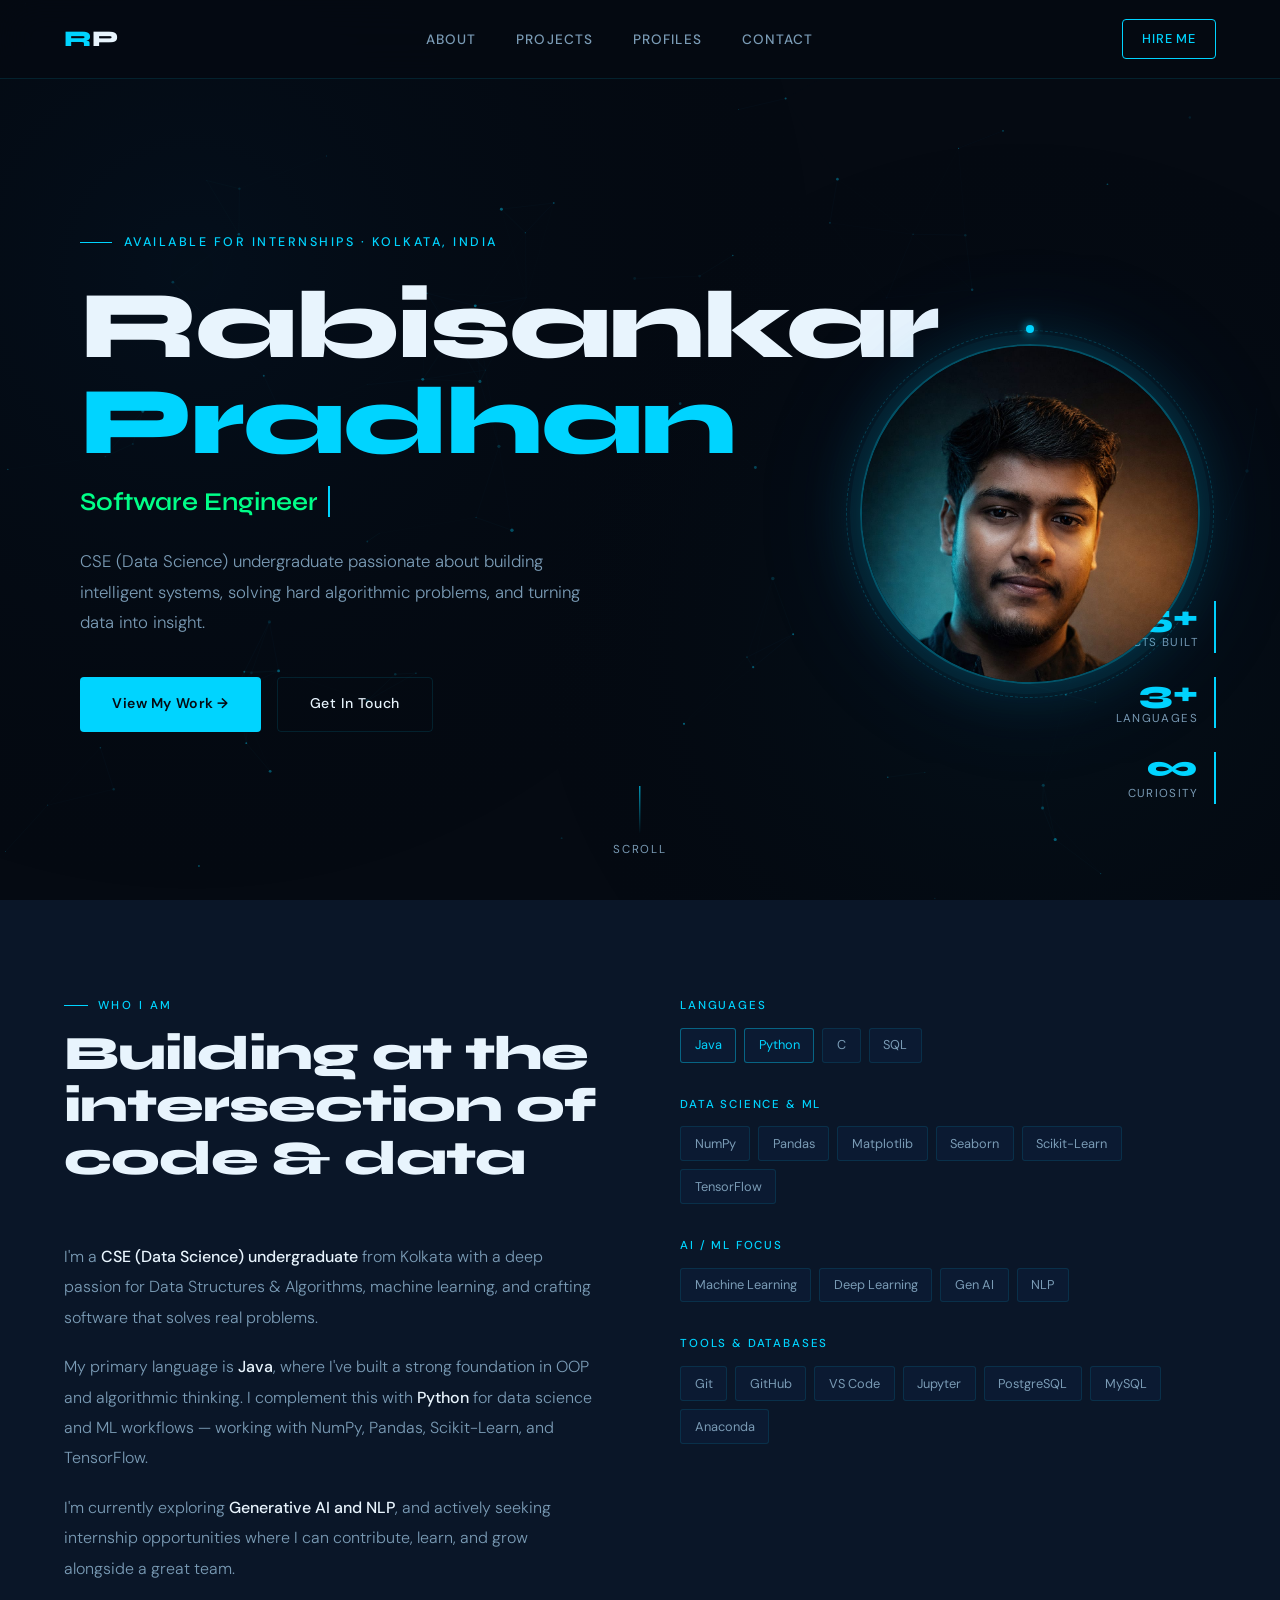
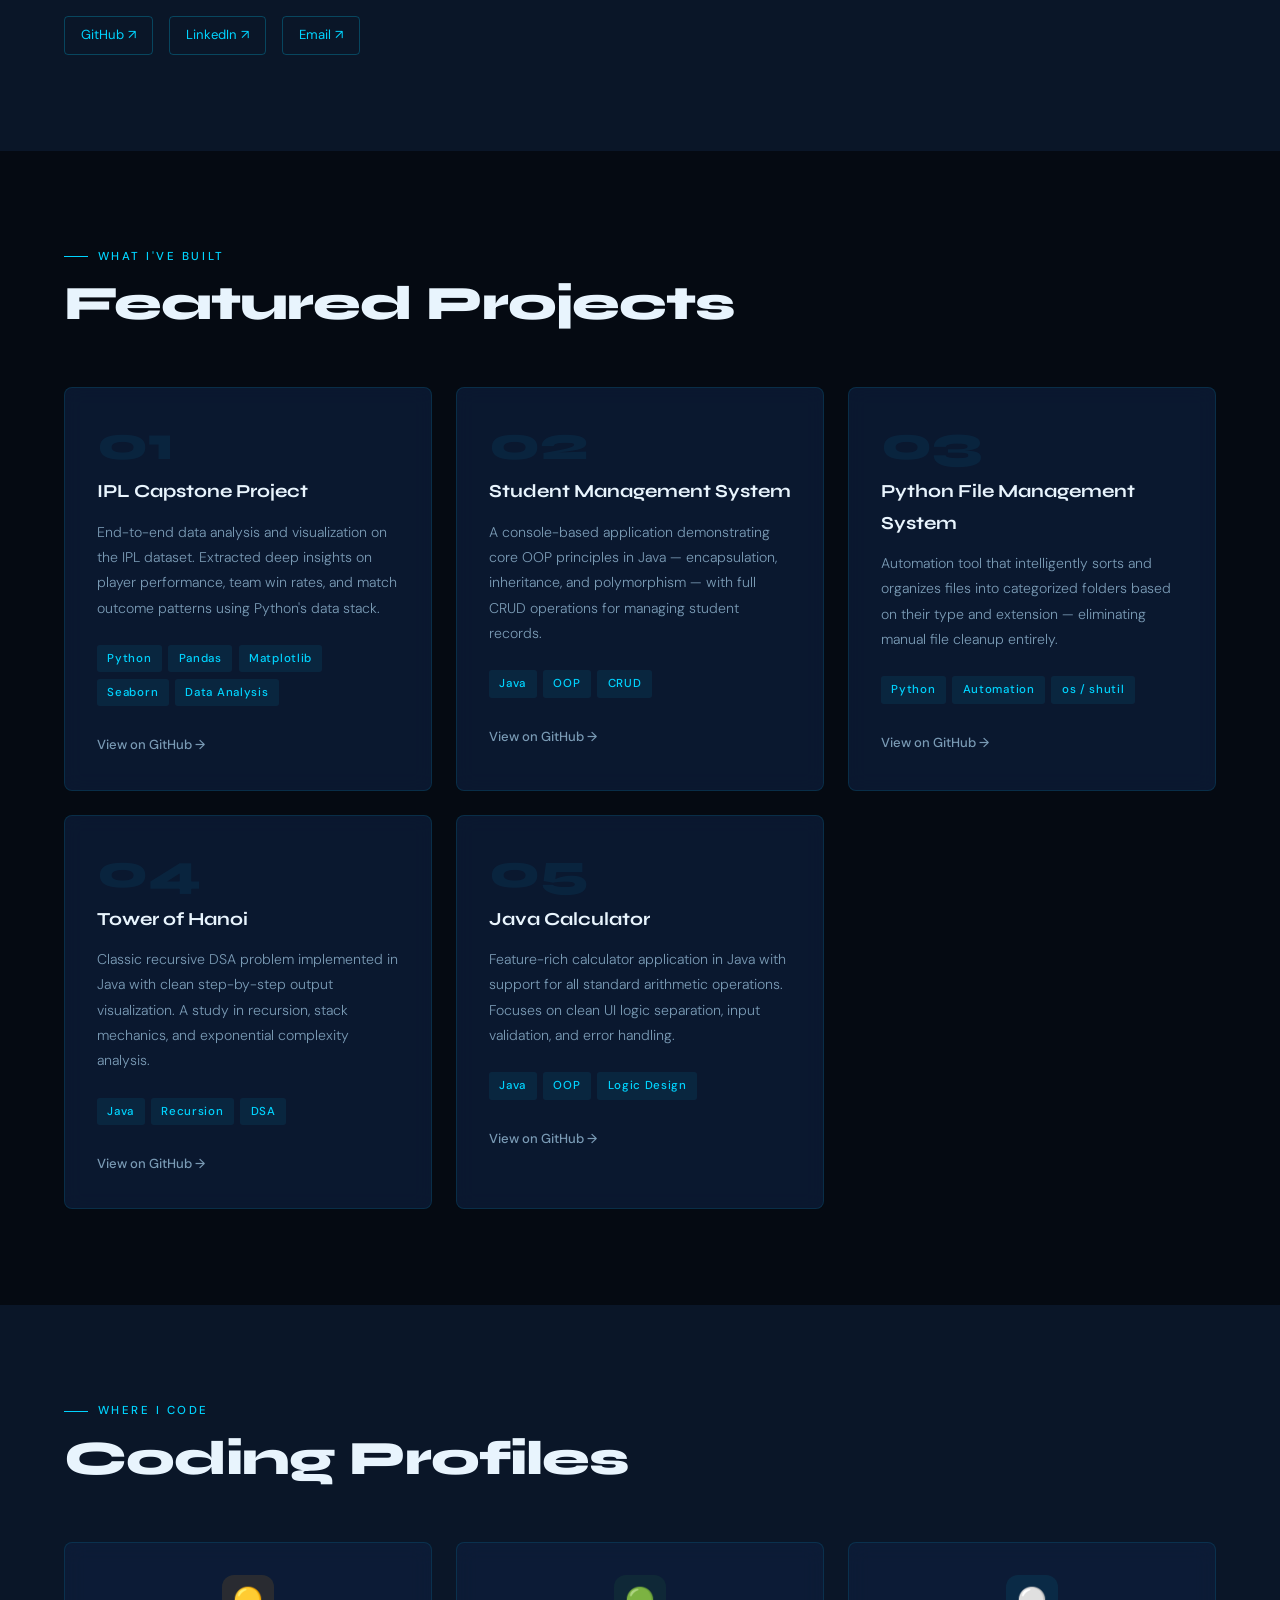
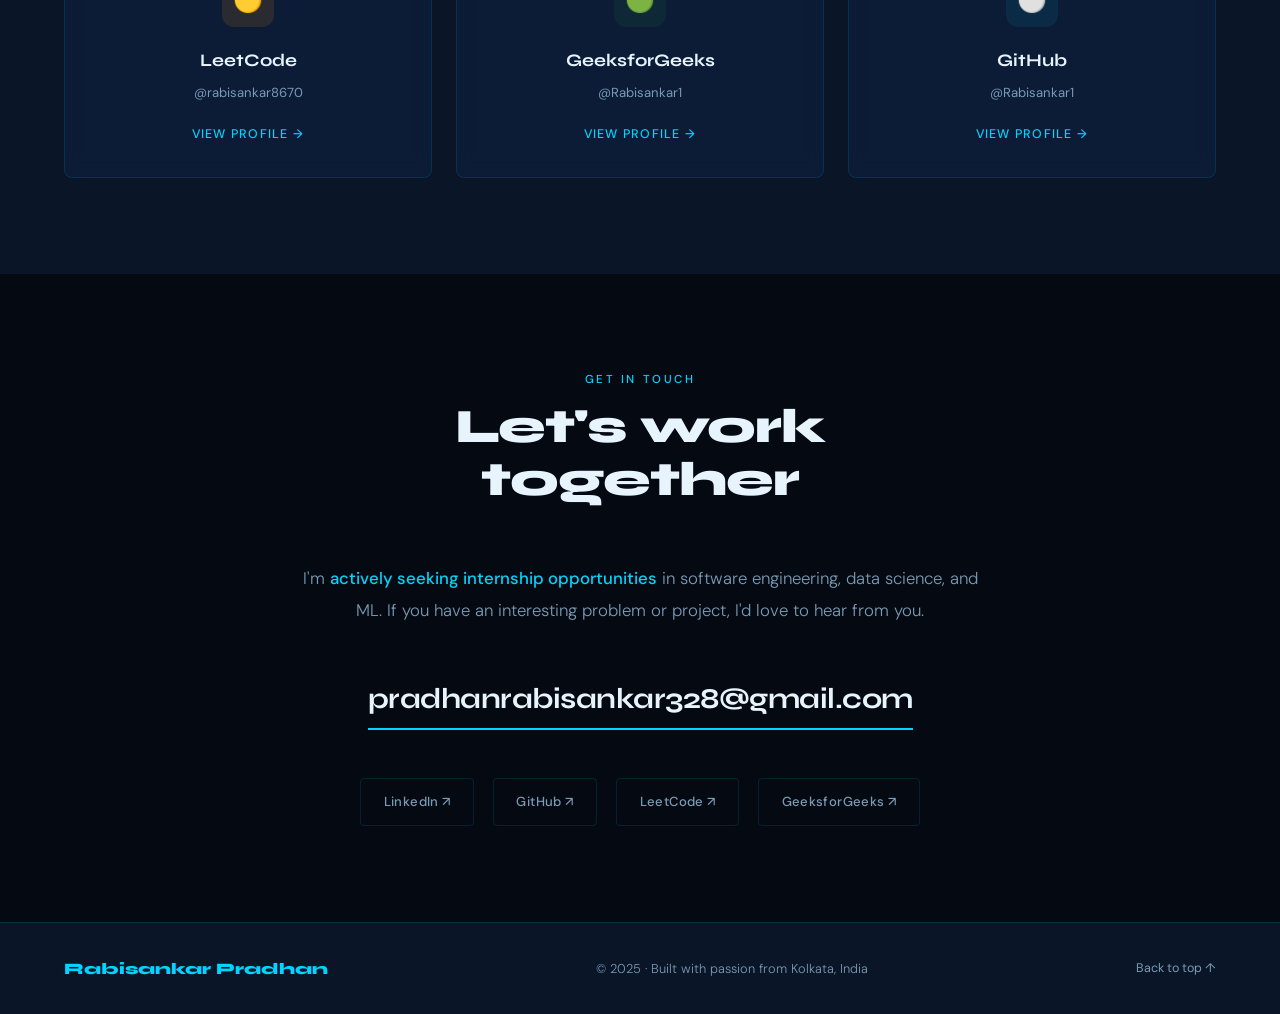
==== index (1).html @ 77012a14 "Add files via upload" ====
<!DOCTYPE html>
<html lang="en">
<head>
<meta charset="UTF-8"/>
<meta name="viewport" content="width=device-width, initial-scale=1.0"/>
<title>Rabisankar Pradhan — Software Engineer</title>
<link href="https://fonts.googleapis.com/css2?family=Syne:wght@400;600;700;800&family=DM+Sans:ital,wght@0,300;0,400;0,500;1,300&display=swap" rel="stylesheet"/>
<style>
  :root {
    --bg: #050a12;
    --bg2: #0a1628;
    --bg3: #0d1f3c;
    --accent: #00d4ff;
    --accent2: #0088cc;
    --accent3: #00ff88;
    --text: #e8f4fd;
    --muted: #7a9bb5;
    --border: rgba(0,212,255,0.12);
    --card: rgba(13,31,60,0.7);
    --glow: 0 0 40px rgba(0,212,255,0.15);
  }

  *, *::before, *::after { box-sizing: border-box; margin: 0; padding: 0; }

  html { scroll-behavior: smooth; }

  body {
    font-family: 'DM Sans', sans-serif;
    background: var(--bg);
    color: var(--text);
    overflow-x: hidden;
    line-height: 1.7;
  }

  /* ─── CANVAS BG ─── */
  #bg-canvas {
    position: fixed;
    inset: 0;
    z-index: 0;
    pointer-events: none;
  }

  /* ─── NAVBAR ─── */
  nav {
    position: fixed;
    top: 0; left: 0; right: 0;
    z-index: 100;
    display: flex;
    align-items: center;
    justify-content: space-between;
    padding: 1.2rem 4rem;
    background: rgba(5,10,18,0.85);
    backdrop-filter: blur(20px);
    border-bottom: 1px solid var(--border);
    transition: padding 0.3s;
  }
  nav.scrolled { padding: 0.8rem 4rem; }

  .nav-logo {
    font-family: 'Syne', sans-serif;
    font-weight: 800;
    font-size: 1.4rem;
    color: var(--accent);
    letter-spacing: -0.5px;
    text-decoration: none;
  }
  .nav-logo span { color: var(--text); }

  .nav-links {
    display: flex;
    gap: 2.5rem;
    list-style: none;
  }
  .nav-links a {
    font-size: 0.85rem;
    font-weight: 500;
    letter-spacing: 0.08em;
    text-transform: uppercase;
    color: var(--muted);
    text-decoration: none;
    transition: color 0.2s;
    position: relative;
  }
  .nav-links a::after {
    content: '';
    position: absolute;
    bottom: -4px; left: 0;
    width: 0; height: 1px;
    background: var(--accent);
    transition: width 0.3s;
  }
  .nav-links a:hover { color: var(--accent); }
  .nav-links a:hover::after { width: 100%; }

  .nav-cta {
    font-size: 0.8rem;
    font-weight: 500;
    letter-spacing: 0.06em;
    text-transform: uppercase;
    color: var(--accent);
    border: 1px solid var(--accent);
    padding: 0.5rem 1.2rem;
    border-radius: 4px;
    text-decoration: none;
    transition: all 0.2s;
  }
  .nav-cta:hover { background: var(--accent); color: var(--bg); }

  .hamburger { display: none; flex-direction: column; gap: 5px; cursor: pointer; }
  .hamburger span { display: block; width: 24px; height: 2px; background: var(--accent); transition: all 0.3s; }

  /* ─── HERO ─── */
  #hero {
    position: relative;
    z-index: 1;
    min-height: 100vh;
    display: flex;
    align-items: center;
    justify-content: space-between;
    padding: 8rem 5rem 4rem;
    overflow: hidden;
    gap: 3rem;
  }

  .hero-content { max-width: 580px; flex: 1; }

  .hero-eyebrow {
    font-size: 0.78rem;
    font-weight: 500;
    letter-spacing: 0.2em;
    text-transform: uppercase;
    color: var(--accent);
    margin-bottom: 1.5rem;
    display: flex;
    align-items: center;
    gap: 0.75rem;
  }
  .hero-eyebrow::before {
    content: '';
    display: inline-block;
    width: 32px; height: 1px;
    background: var(--accent);
  }

  .hero-name {
    font-family: 'Syne', sans-serif;
    font-size: clamp(3rem, 8vw, 6rem);
    font-weight: 800;
    line-height: 1.0;
    letter-spacing: -2px;
    margin-bottom: 1rem;
    color: var(--text);
  }
  .hero-name .accent { color: var(--accent); }

  .hero-type-wrap {
    font-family: 'Syne', sans-serif;
    font-size: clamp(1.1rem, 2.5vw, 1.6rem);
    font-weight: 600;
    color: var(--muted);
    margin-bottom: 1.8rem;
    height: 2rem;
    display: flex;
    align-items: center;
    gap: 0.5rem;
  }
  #typed-text { color: var(--accent3); }
  .cursor {
    display: inline-block;
    width: 2px;
    height: 1.2em;
    background: var(--accent);
    animation: blink 0.8s infinite;
    margin-left: 2px;
  }
  @keyframes blink { 0%,100%{opacity:1} 50%{opacity:0} }

  .hero-desc {
    font-size: 1.05rem;
    color: var(--muted);
    max-width: 520px;
    margin-bottom: 2.5rem;
    font-weight: 300;
    line-height: 1.8;
  }

  .hero-btns { display: flex; gap: 1rem; flex-wrap: wrap; }

  .btn-primary {
    display: inline-flex;
    align-items: center;
    gap: 0.5rem;
    padding: 0.9rem 2rem;
    background: var(--accent);
    color: var(--bg);
    font-weight: 600;
    font-size: 0.88rem;
    letter-spacing: 0.04em;
    border-radius: 4px;
    text-decoration: none;
    transition: all 0.25s;
  }
  .btn-primary:hover { background: #00b8e0; transform: translateY(-2px); box-shadow: 0 8px 30px rgba(0,212,255,0.3); }

  .btn-outline {
    display: inline-flex;
    align-items: center;
    gap: 0.5rem;
    padding: 0.9rem 2rem;
    border: 1px solid var(--border);
    color: var(--text);
    font-weight: 500;
    font-size: 0.88rem;
    letter-spacing: 0.04em;
    border-radius: 4px;
    text-decoration: none;
    transition: all 0.25s;
  }
  .btn-outline:hover { border-color: var(--accent); color: var(--accent); transform: translateY(-2px); }

  .hero-scroll {
    position: absolute;
    bottom: 2.5rem;
    left: 50%;
    transform: translateX(-50%);
    display: flex;
    flex-direction: column;
    align-items: center;
    gap: 0.4rem;
    color: var(--muted);
    font-size: 0.72rem;
    letter-spacing: 0.15em;
    text-transform: uppercase;
  }
  .scroll-line {
    width: 1px;
    height: 48px;
    background: linear-gradient(to bottom, var(--accent), transparent);
    animation: scrollPulse 2s infinite;
  }
  @keyframes scrollPulse { 0%,100%{opacity:0.4} 50%{opacity:1} }

  .hero-stats {
    display: none;
    position: absolute;
    right: 4rem;
    bottom: 6rem;
    display: flex;
    flex-direction: column;
    gap: 1.5rem;
  }
  .stat-item {
    text-align: right;
    border-right: 2px solid var(--accent);
    padding-right: 1rem;
  }
  .stat-num {
    font-family: 'Syne', sans-serif;
    font-size: 2rem;
    font-weight: 800;
    color: var(--accent);
    line-height: 1;
  }
  .stat-label {
    font-size: 0.72rem;
    letter-spacing: 0.12em;
    text-transform: uppercase;
    color: var(--muted);
  }

  /* ─── SECTIONS ─── */
  section {
    position: relative;
    z-index: 1;
    padding: 6rem 4rem;
  }

  .section-tag {
    font-size: 0.72rem;
    font-weight: 500;
    letter-spacing: 0.22em;
    text-transform: uppercase;
    color: var(--accent);
    margin-bottom: 0.75rem;
    display: flex;
    align-items: center;
    gap: 0.6rem;
  }
  .section-tag::before {
    content: '';
    display: inline-block;
    width: 24px; height: 1px;
    background: var(--accent);
  }

  .section-title {
    font-family: 'Syne', sans-serif;
    font-size: clamp(2rem, 4vw, 3rem);
    font-weight: 800;
    letter-spacing: -1px;
    margin-bottom: 3.5rem;
    line-height: 1.1;
  }

  /* ─── ABOUT ─── */
  #about { background: var(--bg2); }

  .about-grid {
    display: grid;
    grid-template-columns: 1fr 1fr;
    gap: 5rem;
    align-items: start;
  }

  .about-text p {
    color: var(--muted);
    font-size: 1rem;
    margin-bottom: 1.2rem;
    font-weight: 300;
    line-height: 1.9;
  }
  .about-text p strong { color: var(--text); font-weight: 500; }

  .about-links {
    display: flex;
    gap: 1rem;
    flex-wrap: wrap;
    margin-top: 2rem;
  }
  .about-link {
    display: inline-flex;
    align-items: center;
    gap: 0.4rem;
    font-size: 0.82rem;
    color: var(--accent);
    text-decoration: none;
    border: 1px solid rgba(0,212,255,0.25);
    padding: 0.45rem 1rem;
    border-radius: 4px;
    transition: all 0.2s;
  }
  .about-link:hover { background: rgba(0,212,255,0.08); border-color: var(--accent); }

  /* Skills */
  .skills-wrap { display: flex; flex-direction: column; gap: 2rem; }

  .skill-group-label {
    font-size: 0.72rem;
    letter-spacing: 0.16em;
    text-transform: uppercase;
    color: var(--accent);
    margin-bottom: 0.75rem;
    font-weight: 500;
  }

  .skill-tags {
    display: flex;
    flex-wrap: wrap;
    gap: 0.5rem;
  }

  .tag {
    font-size: 0.8rem;
    font-weight: 400;
    padding: 0.35rem 0.85rem;
    border-radius: 3px;
    border: 1px solid var(--border);
    color: var(--muted);
    background: rgba(13,31,60,0.5);
    transition: all 0.2s;
    cursor: default;
  }
  .tag:hover { border-color: var(--accent); color: var(--accent); background: rgba(0,212,255,0.06); }
  .tag.primary { border-color: rgba(0,212,255,0.4); color: var(--accent); }

  /* ─── PROJECTS ─── */
  #projects { background: var(--bg); }

  .projects-grid {
    display: grid;
    grid-template-columns: repeat(auto-fit, minmax(340px, 1fr));
    gap: 1.5rem;
  }

  .project-card {
    background: var(--card);
    border: 1px solid var(--border);
    border-radius: 8px;
    padding: 2rem;
    transition: all 0.3s;
    position: relative;
    overflow: hidden;
    backdrop-filter: blur(10px);
  }
  .project-card::before {
    content: '';
    position: absolute;
    top: 0; left: 0; right: 0;
    height: 1px;
    background: linear-gradient(90deg, transparent, var(--accent), transparent);
    opacity: 0;
    transition: opacity 0.3s;
  }
  .project-card:hover {
    border-color: rgba(0,212,255,0.35);
    transform: translateY(-4px);
    box-shadow: var(--glow);
  }
  .project-card:hover::before { opacity: 1; }

  .project-num {
    font-family: 'Syne', sans-serif;
    font-size: 3rem;
    font-weight: 800;
    color: rgba(0,212,255,0.07);
    line-height: 1;
    margin-bottom: 0.5rem;
    transition: color 0.3s;
  }
  .project-card:hover .project-num { color: rgba(0,212,255,0.12); }

  .project-title {
    font-family: 'Syne', sans-serif;
    font-size: 1.15rem;
    font-weight: 700;
    margin-bottom: 0.75rem;
    color: var(--text);
  }

  .project-desc {
    font-size: 0.88rem;
    color: var(--muted);
    line-height: 1.8;
    margin-bottom: 1.5rem;
    font-weight: 300;
  }

  .project-tech {
    display: flex;
    flex-wrap: wrap;
    gap: 0.4rem;
    margin-bottom: 1.5rem;
  }
  .tech-pill {
    font-size: 0.72rem;
    letter-spacing: 0.06em;
    padding: 0.25rem 0.65rem;
    background: rgba(0,212,255,0.08);
    color: var(--accent);
    border-radius: 3px;
    font-weight: 500;
  }

  .project-link {
    display: inline-flex;
    align-items: center;
    gap: 0.4rem;
    font-size: 0.82rem;
    color: var(--muted);
    text-decoration: none;
    transition: color 0.2s;
    font-weight: 500;
  }
  .project-link:hover { color: var(--accent); }

  /* ─── CODING PROFILES ─── */
  #profiles { background: var(--bg2); }

  .profiles-grid {
    display: grid;
    grid-template-columns: repeat(3, 1fr);
    gap: 1.5rem;
  }

  .profile-card {
    background: var(--card);
    border: 1px solid var(--border);
    border-radius: 8px;
    padding: 2rem 1.75rem;
    text-align: center;
    text-decoration: none;
    transition: all 0.3s;
    backdrop-filter: blur(10px);
    display: block;
  }
  .profile-card:hover {
    border-color: rgba(0,212,255,0.4);
    transform: translateY(-4px);
    box-shadow: var(--glow);
  }

  .profile-icon {
    width: 52px;
    height: 52px;
    border-radius: 12px;
    margin: 0 auto 1.2rem;
    display: flex;
    align-items: center;
    justify-content: center;
    font-size: 1.5rem;
  }
  .profile-icon.lc { background: rgba(255,161,22,0.12); }
  .profile-icon.gfg { background: rgba(43,143,69,0.12); }
  .profile-icon.gh { background: rgba(0,212,255,0.08); }

  .profile-name {
    font-family: 'Syne', sans-serif;
    font-size: 1.1rem;
    font-weight: 700;
    color: var(--text);
    margin-bottom: 0.4rem;
  }
  .profile-handle {
    font-size: 0.82rem;
    color: var(--muted);
    margin-bottom: 1.2rem;
  }
  .profile-arrow {
    font-size: 0.78rem;
    letter-spacing: 0.1em;
    text-transform: uppercase;
    color: var(--accent);
    font-weight: 500;
  }

  /* ─── CONTACT ─── */
  #contact { background: var(--bg); }

  .contact-wrap {
    max-width: 680px;
    margin: 0 auto;
    text-align: center;
  }
  .contact-wrap .section-tag { justify-content: center; }
  .contact-wrap .section-tag::before { display: none; }

  .contact-lead {
    font-size: 1.05rem;
    color: var(--muted);
    font-weight: 300;
    line-height: 1.9;
    margin-bottom: 3rem;
  }
  .contact-lead strong { color: var(--accent); font-weight: 500; }

  .contact-email {
    font-family: 'Syne', sans-serif;
    font-size: clamp(1.2rem, 3vw, 1.8rem);
    font-weight: 700;
    color: var(--text);
    text-decoration: none;
    display: inline-block;
    padding-bottom: 4px;
    border-bottom: 2px solid var(--accent);
    margin-bottom: 3rem;
    transition: color 0.2s;
    letter-spacing: -0.5px;
  }
  .contact-email:hover { color: var(--accent); }

  .social-links {
    display: flex;
    justify-content: center;
    gap: 1.2rem;
    flex-wrap: wrap;
  }
  .social-link {
    display: inline-flex;
    align-items: center;
    gap: 0.5rem;
    padding: 0.75rem 1.4rem;
    border: 1px solid var(--border);
    border-radius: 4px;
    font-size: 0.82rem;
    font-weight: 500;
    color: var(--muted);
    text-decoration: none;
    transition: all 0.2s;
    letter-spacing: 0.03em;
  }
  .social-link:hover { color: var(--accent); border-color: rgba(0,212,255,0.4); background: rgba(0,212,255,0.05); transform: translateY(-2px); }

  /* ─── FOOTER ─── */
  footer {
    position: relative;
    z-index: 1;
    background: var(--bg2);
    border-top: 1px solid var(--border);
    padding: 2rem 4rem;
    display: flex;
    align-items: center;
    justify-content: space-between;
  }
  .footer-logo {
    font-family: 'Syne', sans-serif;
    font-weight: 800;
    font-size: 1rem;
    color: var(--accent);
  }
  .footer-copy {
    font-size: 0.8rem;
    color: var(--muted);
    font-weight: 300;
  }
  .footer-top {
    font-size: 0.78rem;
    color: var(--muted);
    text-decoration: none;
    transition: color 0.2s;
  }
  .footer-top:hover { color: var(--accent); }

  /* ─── REVEAL ANIMATIONS ─── */
  .reveal {
    opacity: 0;
    transform: translateY(30px);
    transition: opacity 0.7s ease, transform 0.7s ease;
  }
  .reveal.visible {
    opacity: 1;
    transform: translateY(0);
  }
  .reveal-delay-1 { transition-delay: 0.1s; }
  .reveal-delay-2 { transition-delay: 0.2s; }
  .reveal-delay-3 { transition-delay: 0.3s; }
  .reveal-delay-4 { transition-delay: 0.4s; }


  /* ─── HERO PHOTO ─── */
  .hero-photo-wrap {
    position: relative;
    flex-shrink: 0;
    z-index: 2;
    display: flex;
    align-items: center;
    justify-content: center;
    margin-top: 4rem;
  }
  .hero-photo {
    width: 340px;
    height: 340px;
    border-radius: 50%;
    object-fit: cover;
    object-position: center top;
    border: 2px solid rgba(0,212,255,0.35);
    box-shadow: 0 0 0 10px rgba(0,212,255,0.04),
                0 0 60px rgba(0,212,255,0.18),
                0 0 120px rgba(0,100,180,0.12);
    display: block;
    transition: box-shadow 0.4s;
  }
  .hero-photo:hover {
    box-shadow: 0 0 0 12px rgba(0,212,255,0.07),
                0 0 80px rgba(0,212,255,0.28),
                0 0 140px rgba(0,100,180,0.18);
  }
  .hero-photo-ring {
    position: absolute;
    inset: -14px;
    border-radius: 50%;
    border: 1px dashed rgba(0,212,255,0.2);
    animation: spinRing 18s linear infinite;
  }
  .hero-photo-dot {
    position: absolute;
    top: -6px; left: 50%;
    width: 8px; height: 8px;
    background: var(--accent);
    border-radius: 50%;
    transform: translateX(-50%);
    box-shadow: 0 0 10px var(--accent);
  }
  @keyframes spinRing { to { transform: rotate(360deg); } }

  /* ─── RESPONSIVE ─── */
  @media (max-width: 900px) {
    nav { padding: 1rem 1.5rem; }
    nav.scrolled { padding: 0.8rem 1.5rem; }
    .nav-links, .nav-cta { display: none; }
    .hamburger { display: flex; }
    #hero { flex-direction: column; padding: 7rem 1.5rem 3rem; justify-content: center; text-align: center; }
    section { padding: 4rem 1.5rem 3rem; }
    .hero-content { max-width: 100%; }
    .hero-eyebrow { justify-content: center; }
    .hero-btns { justify-content: center; }
    .hero-photo-wrap { margin-top: 0; order: -1; }
    .hero-photo { width: 200px; height: 200px; }
    .hero-photo-ring { inset: -10px; }
    .hero-stats { display: none; }
    .about-grid { grid-template-columns: 1fr; gap: 3rem; }
    .profiles-grid { grid-template-columns: 1fr; }
    footer { flex-direction: column; gap: 0.75rem; text-align: center; padding: 1.5rem; }
  }
  @media (max-width: 600px) {
    .projects-grid { grid-template-columns: 1fr; }
    .hero-btns { flex-direction: column; }
    .btn-primary, .btn-outline { justify-content: center; }
  }

  .mobile-menu {
    display: none;
    position: fixed;
    inset: 0;
    background: rgba(5,10,18,0.98);
    z-index: 99;
    flex-direction: column;
    align-items: center;
    justify-content: center;
    gap: 2rem;
  }
  .mobile-menu.open { display: flex; }
  .mobile-menu a {
    font-family: 'Syne', sans-serif;
    font-size: 2rem;
    font-weight: 700;
    color: var(--text);
    text-decoration: none;
    transition: color 0.2s;
  }
  .mobile-menu a:hover { color: var(--accent); }
  .mobile-close {
    position: absolute;
    top: 1.5rem; right: 1.5rem;
    font-size: 2rem;
    color: var(--muted);
    cursor: pointer;
    background: none;
    border: none;
  }
</style>
</head>
<body>

<canvas id="bg-canvas"></canvas>

<!-- MOBILE MENU -->
<div class="mobile-menu" id="mobile-menu">
  <button class="mobile-close" id="close-menu">✕</button>
  <a href="#about" onclick="closeMob()">About</a>
  <a href="#projects" onclick="closeMob()">Projects</a>
  <a href="#profiles" onclick="closeMob()">Profiles</a>
  <a href="#contact" onclick="closeMob()">Contact</a>
</div>

<!-- NAV -->
<nav id="navbar">
  <a href="#hero" class="nav-logo">R<span>P</span></a>
  <ul class="nav-links">
    <li><a href="#about">About</a></li>
    <li><a href="#projects">Projects</a></li>
    <li><a href="#profiles">Profiles</a></li>
    <li><a href="#contact">Contact</a></li>
  </ul>
  <a href="mailto:pradhanrabisankar328@gmail.com" class="nav-cta">Hire Me</a>
  <div class="hamburger" id="hamburger">
    <span></span><span></span><span></span>
  </div>
</nav>

<!-- HERO -->
<section id="hero">
  <div class="hero-content">
    <div class="hero-eyebrow reveal">Available for Internships · Kolkata, India</div>
    <h1 class="hero-name reveal reveal-delay-1">
      Rabisankar<br><span class="accent">Pradhan</span>
    </h1>
    <div class="hero-type-wrap reveal reveal-delay-2">
      <span id="typed-text"></span><span class="cursor"></span>
    </div>
    <p class="hero-desc reveal reveal-delay-3">
      CSE (Data Science) undergraduate passionate about building intelligent systems,
      solving hard algorithmic problems, and turning data into insight.
    </p>
    <div class="hero-btns reveal reveal-delay-4">
      <a href="#projects" class="btn-primary">View My Work →</a>
      <a href="mailto:pradhanrabisankar328@gmail.com" class="btn-outline">Get In Touch</a>
    </div>
  </div>

  <div class="hero-stats">
    <div class="stat-item reveal reveal-delay-2">
      <div class="stat-num">5+</div>
      <div class="stat-label">Projects Built</div>
    </div>
    <div class="stat-item reveal reveal-delay-3">
      <div class="stat-num">3+</div>
      <div class="stat-label">Languages</div>
    </div>
    <div class="stat-item reveal reveal-delay-4">
      <div class="stat-num">∞</div>
      <div class="stat-label">Curiosity</div>
    </div>
  </div>


  <div class="hero-photo-wrap reveal reveal-delay-2">
    <div class="hero-photo-ring"><div class="hero-photo-dot"></div></div>
    <img src="[data-uri]" alt="Rabisankar Pradhan" class="hero-photo"/>
  </div>

  <div class="hero-scroll">
    <div class="scroll-line"></div>
    <span>Scroll</span>
  </div>
</section>

<!-- ABOUT -->
<section id="about">
  <div class="about-grid">
    <div>
      <div class="section-tag reveal">Who I Am</div>
      <h2 class="section-title reveal reveal-delay-1">Building at the intersection of code & data</h2>
      <div class="about-text">
        <p class="reveal reveal-delay-2">
          I'm a <strong>CSE (Data Science) undergraduate</strong> from Kolkata with a deep passion for Data Structures & Algorithms, machine learning, and crafting software that solves real problems.
        </p>
        <p class="reveal reveal-delay-3">
          My primary language is <strong>Java</strong>, where I've built a strong foundation in OOP and algorithmic thinking. I complement this with <strong>Python</strong> for data science and ML workflows — working with NumPy, Pandas, Scikit-Learn, and TensorFlow.
        </p>
        <p class="reveal reveal-delay-3">
          I'm currently exploring <strong>Generative AI and NLP</strong>, and actively seeking internship opportunities where I can contribute, learn, and grow alongside a great team.
        </p>
        <div class="about-links reveal reveal-delay-4">
          <a href="https://github.com/Rabisankar1" target="_blank" class="about-link">GitHub ↗</a>
          <a href="https://www.linkedin.com/in/rabisankar-pradhan-362986313" target="_blank" class="about-link">LinkedIn ↗</a>
          <a href="mailto:pradhanrabisankar328@gmail.com" class="about-link">Email ↗</a>
        </div>
      </div>
    </div>

    <div class="skills-wrap">
      <div class="reveal">
        <div class="skill-group-label">Languages</div>
        <div class="skill-tags">
          <span class="tag primary">Java</span>
          <span class="tag primary">Python</span>
          <span class="tag">C</span>
          <span class="tag">SQL</span>
        </div>
      </div>
      <div class="reveal reveal-delay-1">
        <div class="skill-group-label">Data Science & ML</div>
        <div class="skill-tags">
          <span class="tag">NumPy</span>
          <span class="tag">Pandas</span>
          <span class="tag">Matplotlib</span>
          <span class="tag">Seaborn</span>
          <span class="tag">Scikit-Learn</span>
          <span class="tag">TensorFlow</span>
        </div>
      </div>
      <div class="reveal reveal-delay-2">
        <div class="skill-group-label">AI / ML Focus</div>
        <div class="skill-tags">
          <span class="tag">Machine Learning</span>
          <span class="tag">Deep Learning</span>
          <span class="tag">Gen AI</span>
          <span class="tag">NLP</span>
        </div>
      </div>
      <div class="reveal reveal-delay-3">
        <div class="skill-group-label">Tools & Databases</div>
        <div class="skill-tags">
          <span class="tag">Git</span>
          <span class="tag">GitHub</span>
          <span class="tag">VS Code</span>
          <span class="tag">Jupyter</span>
          <span class="tag">PostgreSQL</span>
          <span class="tag">MySQL</span>
          <span class="tag">Anaconda</span>
        </div>
      </div>
    </div>
  </div>
</section>

<!-- PROJECTS -->
<section id="projects">
  <div class="section-tag reveal">What I've Built</div>
  <h2 class="section-title reveal reveal-delay-1">Featured Projects</h2>

  <div class="projects-grid">

    <div class="project-card reveal">
      <div class="project-num">01</div>
      <div class="project-title">IPL Capstone Project</div>
      <p class="project-desc">End-to-end data analysis and visualization on the IPL dataset. Extracted deep insights on player performance, team win rates, and match outcome patterns using Python's data stack.</p>
      <div class="project-tech">
        <span class="tech-pill">Python</span>
        <span class="tech-pill">Pandas</span>
        <span class="tech-pill">Matplotlib</span>
        <span class="tech-pill">Seaborn</span>
        <span class="tech-pill">Data Analysis</span>
      </div>
      <a href="https://github.com/Rabisankar1/IPL-Capstone-Project" target="_blank" class="project-link">View on GitHub →</a>
    </div>

    <div class="project-card reveal reveal-delay-1">
      <div class="project-num">02</div>
      <div class="project-title">Student Management System</div>
      <p class="project-desc">A console-based application demonstrating core OOP principles in Java — encapsulation, inheritance, and polymorphism — with full CRUD operations for managing student records.</p>
      <div class="project-tech">
        <span class="tech-pill">Java</span>
        <span class="tech-pill">OOP</span>
        <span class="tech-pill">CRUD</span>
      </div>
      <a href="https://github.com/Rabisankar1/Student-Management-System-Java" target="_blank" class="project-link">View on GitHub →</a>
    </div>

    <div class="project-card reveal reveal-delay-2">
      <div class="project-num">03</div>
      <div class="project-title">Python File Management System</div>
      <p class="project-desc">Automation tool that intelligently sorts and organizes files into categorized folders based on their type and extension — eliminating manual file cleanup entirely.</p>
      <div class="project-tech">
        <span class="tech-pill">Python</span>
        <span class="tech-pill">Automation</span>
        <span class="tech-pill">os / shutil</span>
      </div>
      <a href="https://github.com/Rabisankar1/Python-File-Management-System" target="_blank" class="project-link">View on GitHub →</a>
    </div>

    <div class="project-card reveal reveal-delay-1">
      <div class="project-num">04</div>
      <div class="project-title">Tower of Hanoi</div>
      <p class="project-desc">Classic recursive DSA problem implemented in Java with clean step-by-step output visualization. A study in recursion, stack mechanics, and exponential complexity analysis.</p>
      <div class="project-tech">
        <span class="tech-pill">Java</span>
        <span class="tech-pill">Recursion</span>
        <span class="tech-pill">DSA</span>
      </div>
      <a href="https://github.com/Rabisankar1/TowerOfHanoi" target="_blank" class="project-link">View on GitHub →</a>
    </div>

    <div class="project-card reveal reveal-delay-2">
      <div class="project-num">05</div>
      <div class="project-title">Java Calculator</div>
      <p class="project-desc">Feature-rich calculator application in Java with support for all standard arithmetic operations. Focuses on clean UI logic separation, input validation, and error handling.</p>
      <div class="project-tech">
        <span class="tech-pill">Java</span>
        <span class="tech-pill">OOP</span>
        <span class="tech-pill">Logic Design</span>
      </div>
      <a href="https://github.com/Rabisankar1/Java-Calculator" target="_blank" class="project-link">View on GitHub →</a>
    </div>

  </div>
</section>

<!-- PROFILES -->
<section id="profiles">
  <div class="section-tag reveal">Where I Code</div>
  <h2 class="section-title reveal reveal-delay-1">Coding Profiles</h2>

  <div class="profiles-grid">
    <a href="https://leetcode.com/u/rabisankar8670/" target="_blank" class="profile-card reveal">
      <div class="profile-icon lc">🟡</div>
      <div class="profile-name">LeetCode</div>
      <div class="profile-handle">@rabisankar8670</div>
      <div class="profile-arrow">View Profile →</div>
    </a>
    <a href="https://www.geeksforgeeks.org/user/Rabisankar1" target="_blank" class="profile-card reveal reveal-delay-1">
      <div class="profile-icon gfg">🟢</div>
      <div class="profile-name">GeeksforGeeks</div>
      <div class="profile-handle">@Rabisankar1</div>
      <div class="profile-arrow">View Profile →</div>
    </a>
    <a href="https://github.com/Rabisankar1" target="_blank" class="profile-card reveal reveal-delay-2">
      <div class="profile-icon gh">⚪</div>
      <div class="profile-name">GitHub</div>
      <div class="profile-handle">@Rabisankar1</div>
      <div class="profile-arrow">View Profile →</div>
    </a>
  </div>
</section>

<!-- CONTACT -->
<section id="contact">
  <div class="contact-wrap">
    <div class="section-tag reveal">Get In Touch</div>
    <h2 class="section-title reveal reveal-delay-1">Let's work together</h2>
    <p class="contact-lead reveal reveal-delay-2">
      I'm <strong>actively seeking internship opportunities</strong> in software engineering, data science, and ML. If you have an interesting problem or project, I'd love to hear from you.
    </p>
    <a href="mailto:pradhanrabisankar328@gmail.com" class="contact-email reveal reveal-delay-3">
      pradhanrabisankar328@gmail.com
    </a>
    <div class="social-links reveal reveal-delay-4">
      <a href="https://www.linkedin.com/in/rabisankar-pradhan-362986313" target="_blank" class="social-link">LinkedIn ↗</a>
      <a href="https://github.com/Rabisankar1" target="_blank" class="social-link">GitHub ↗</a>
      <a href="https://leetcode.com/u/rabisankar8670/" target="_blank" class="social-link">LeetCode ↗</a>
      <a href="https://www.geeksforgeeks.org/user/Rabisankar1" target="_blank" class="social-link">GeeksforGeeks ↗</a>
    </div>
  </div>
</section>

<!-- FOOTER -->
<footer>
  <div class="footer-logo">Rabisankar Pradhan</div>
  <div class="footer-copy">© 2025 · Built with passion from Kolkata, India</div>
  <a href="#hero" class="footer-top">Back to top ↑</a>
</footer>

<script>
/* ─── PARTICLE CANVAS ─── */
const canvas = document.getElementById('bg-canvas');
const ctx = canvas.getContext('2d');
let W, H, particles = [];

function resize() {
  W = canvas.width = window.innerWidth;
  H = canvas.height = window.innerHeight;
}

function Particle() {
  this.x = Math.random() * W;
  this.y = Math.random() * H;
  this.vx = (Math.random() - 0.5) * 0.3;
  this.vy = (Math.random() - 0.5) * 0.3;
  this.r = Math.random() * 1.5 + 0.3;
  this.alpha = Math.random() * 0.4 + 0.05;
}

function initParticles() {
  particles = [];
  const count = Math.min(Math.floor((W * H) / 12000), 90);
  for (let i = 0; i < count; i++) particles.push(new Particle());
}

function drawParticles() {
  ctx.clearRect(0, 0, W, H);

  // gradient glow
  const g = ctx.createRadialGradient(W * 0.15, H * 0.3, 0, W * 0.15, H * 0.3, W * 0.5);
  g.addColorStop(0, 'rgba(0,100,180,0.06)');
  g.addColorStop(1, 'transparent');
  ctx.fillStyle = g;
  ctx.fillRect(0, 0, W, H);

  const g2 = ctx.createRadialGradient(W * 0.8, H * 0.7, 0, W * 0.8, H * 0.7, W * 0.4);
  g2.addColorStop(0, 'rgba(0,212,255,0.04)');
  g2.addColorStop(1, 'transparent');
  ctx.fillStyle = g2;
  ctx.fillRect(0, 0, W, H);

  // connections
  for (let i = 0; i < particles.length; i++) {
    for (let j = i + 1; j < particles.length; j++) {
      const dx = particles[i].x - particles[j].x;
      const dy = particles[i].y - particles[j].y;
      const dist = Math.sqrt(dx*dx + dy*dy);
      if (dist < 120) {
        ctx.beginPath();
        ctx.strokeStyle = `rgba(0,180,220,${0.08 * (1 - dist/120)})`;
        ctx.lineWidth = 0.5;
        ctx.moveTo(particles[i].x, particles[i].y);
        ctx.lineTo(particles[j].x, particles[j].y);
        ctx.stroke();
      }
    }
  }

  // dots
  particles.forEach(p => {
    ctx.beginPath();
    ctx.arc(p.x, p.y, p.r, 0, Math.PI * 2);
    ctx.fillStyle = `rgba(0,212,255,${p.alpha})`;
    ctx.fill();
    p.x += p.vx; p.y += p.vy;
    if (p.x < 0 || p.x > W) p.vx *= -1;
    if (p.y < 0 || p.y > H) p.vy *= -1;
  });

  requestAnimationFrame(drawParticles);
}

resize();
initParticles();
drawParticles();
window.addEventListener('resize', () => { resize(); initParticles(); });

/* ─── TYPING EFFECT ─── */
const phrases = ['Software Engineer', 'Data Science Student', 'DSA Enthusiast', 'ML Explorer', 'Java Developer'];
let pi = 0, ci = 0, del = false;
const typedEl = document.getElementById('typed-text');

function type() {
  const word = phrases[pi];
  typedEl.textContent = del ? word.slice(0, ci--) : word.slice(0, ci++);
  if (!del && ci === word.length + 1) { del = true; setTimeout(type, 1800); return; }
  if (del && ci === 0) { del = false; pi = (pi + 1) % phrases.length; setTimeout(type, 400); return; }
  setTimeout(type, del ? 55 : 90);
}
type();

/* ─── NAVBAR SCROLL ─── */
const navbar = document.getElementById('navbar');
window.addEventListener('scroll', () => {
  navbar.classList.toggle('scrolled', window.scrollY > 50);
});

/* ─── MOBILE MENU ─── */
document.getElementById('hamburger').addEventListener('click', () => {
  document.getElementById('mobile-menu').classList.add('open');
});
document.getElementById('close-menu').addEventListener('click', () => {
  document.getElementById('mobile-menu').classList.remove('open');
});
function closeMob() { document.getElementById('mobile-menu').classList.remove('open'); }

/* ─── SCROLL REVEAL ─── */
const observer = new IntersectionObserver((entries) => {
  entries.forEach(e => { if (e.isIntersecting) { e.target.classList.add('visible'); } });
}, { threshold: 0.1, rootMargin: '0px 0px -40px 0px' });

document.querySelectorAll('.reveal').forEach(el => observer.observe(el));

/* ─── INITIAL HERO REVEAL ─── */
setTimeout(() => {
  document.querySelectorAll('#hero .reveal').forEach(el => el.classList.add('visible'));
}, 100);
</script>
</body>
</html>
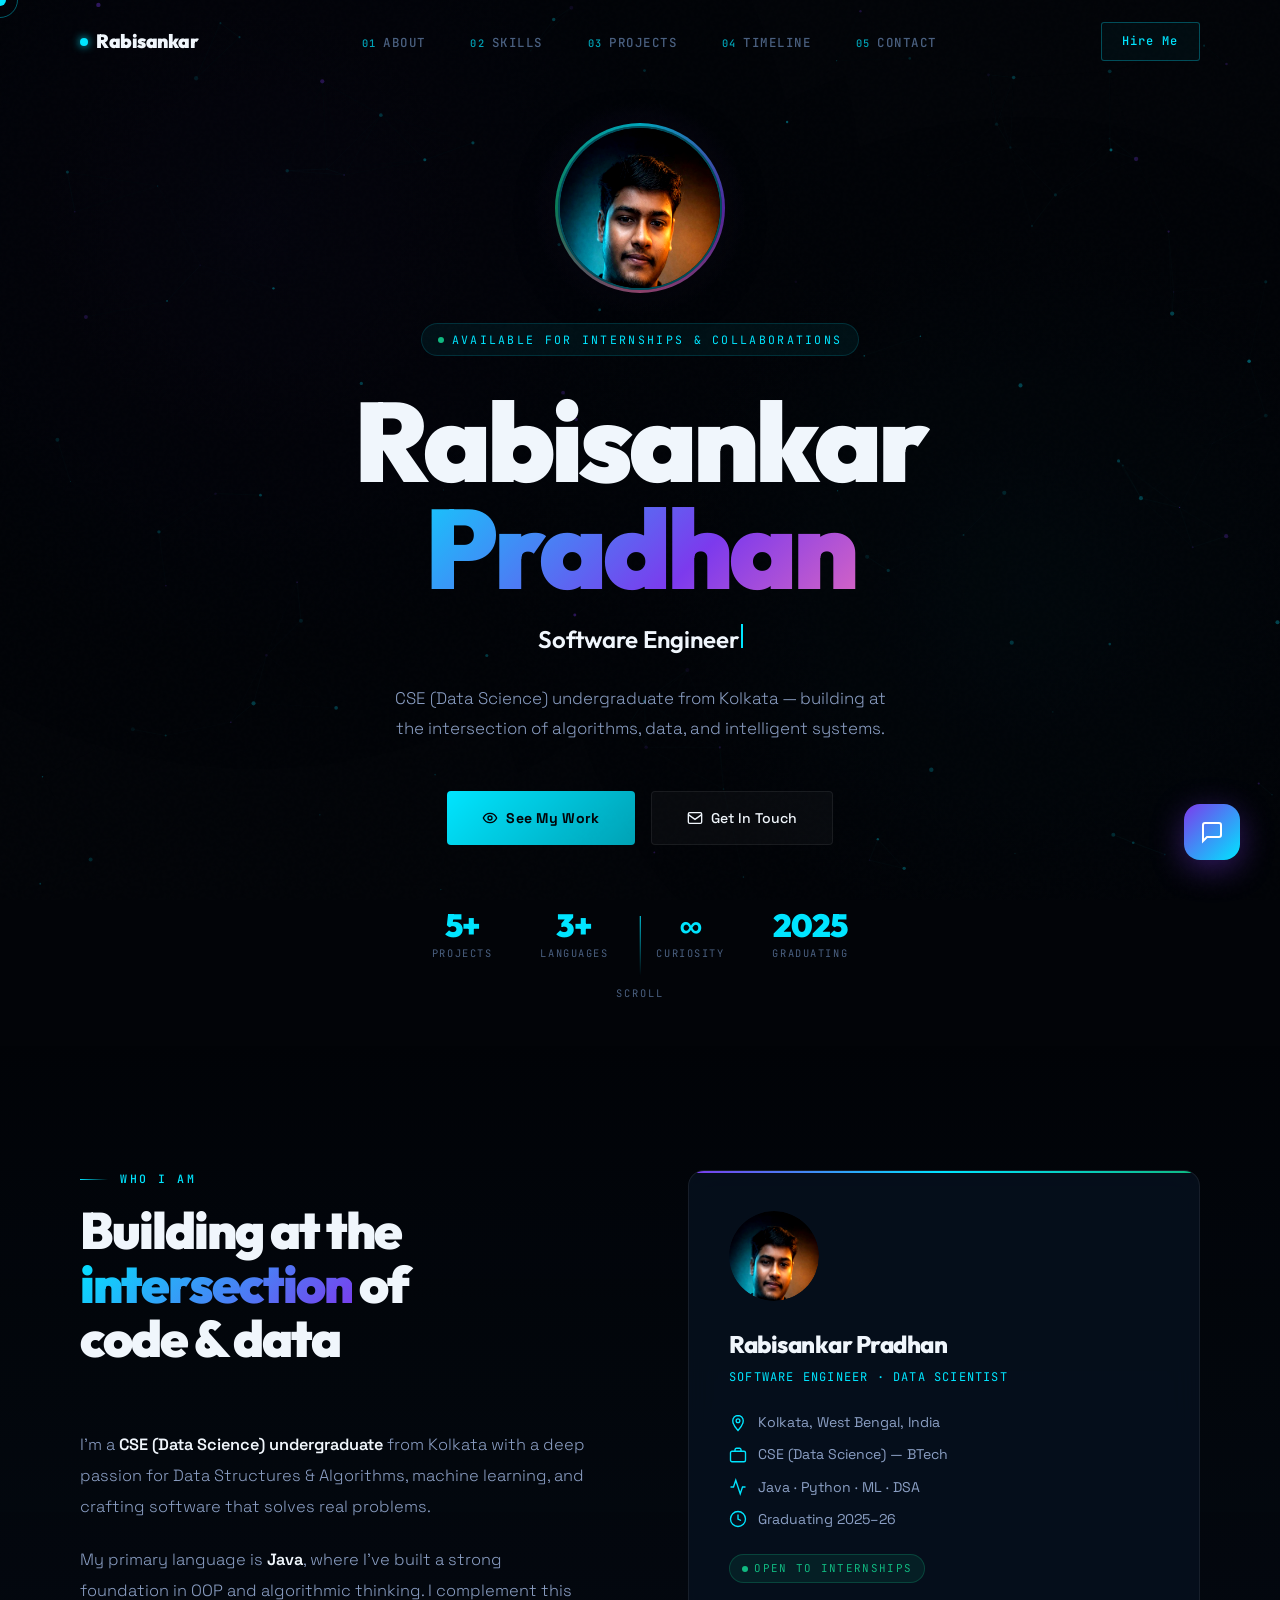
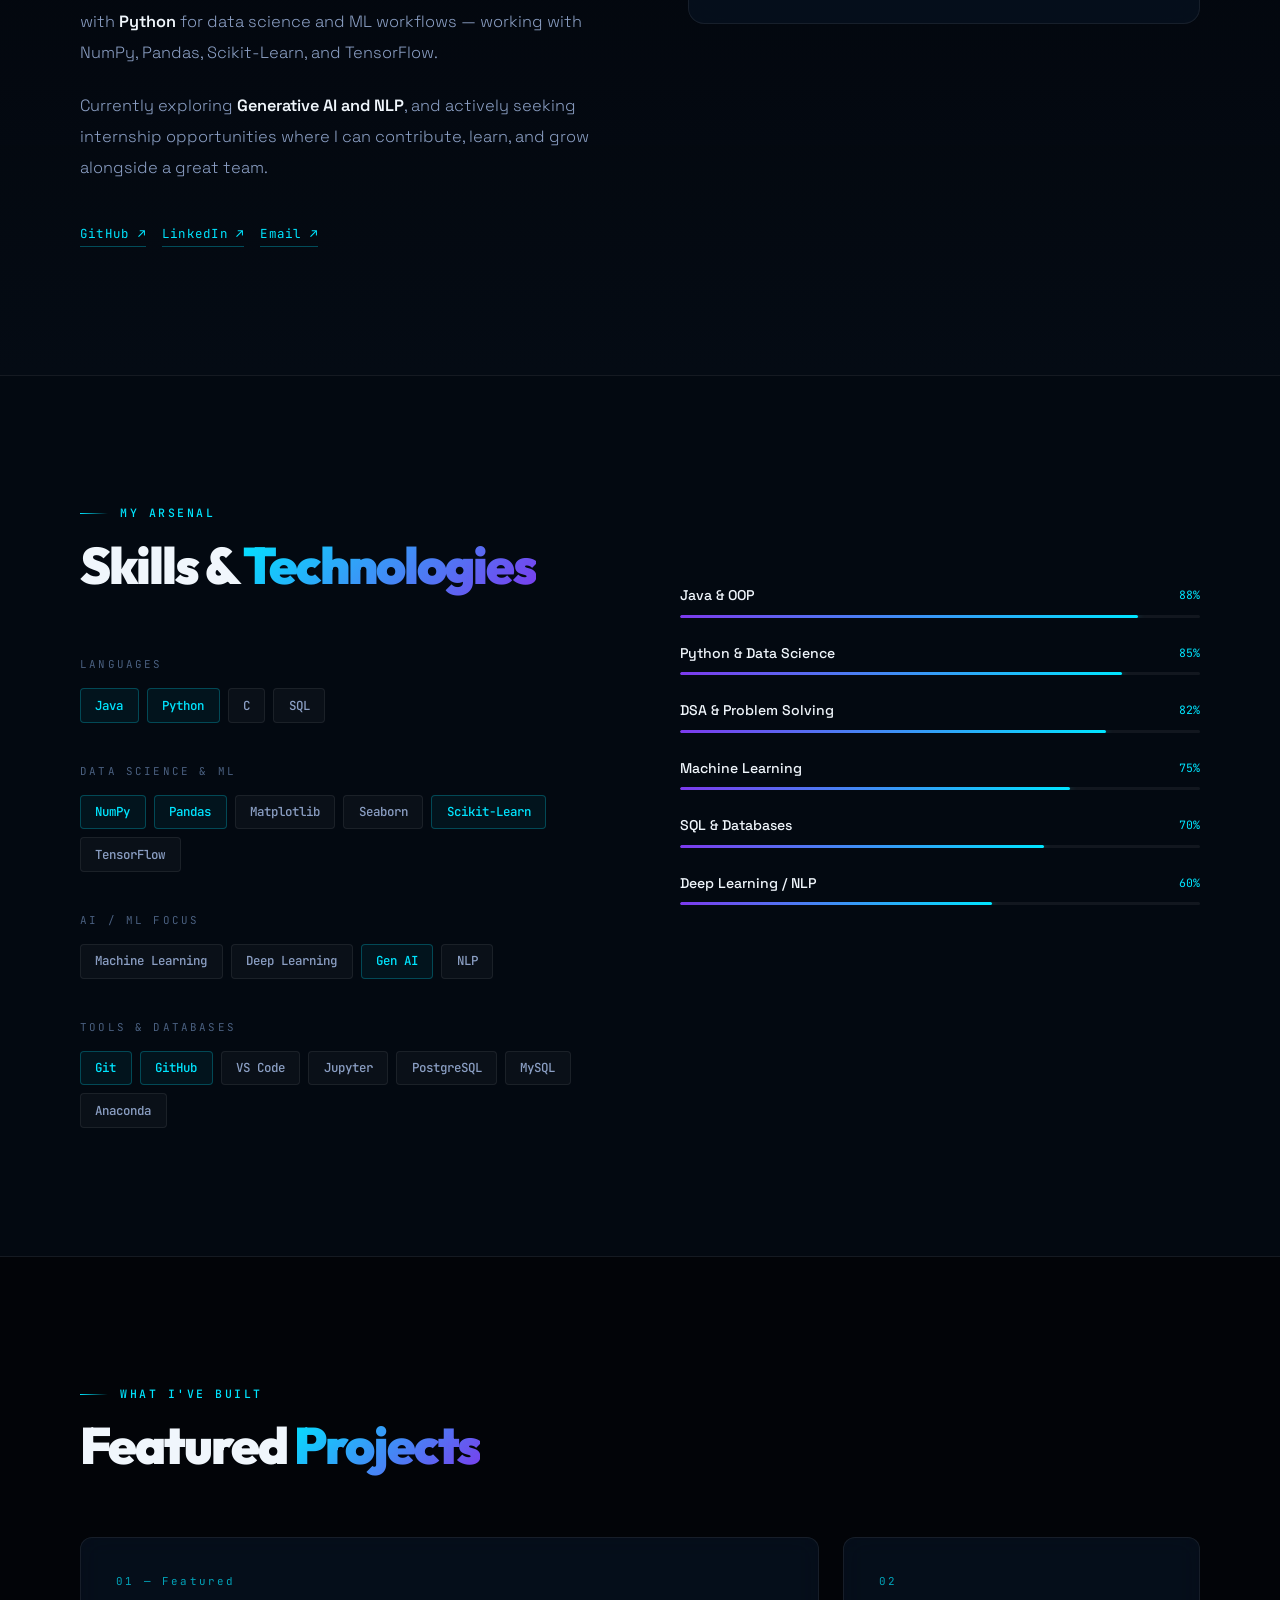
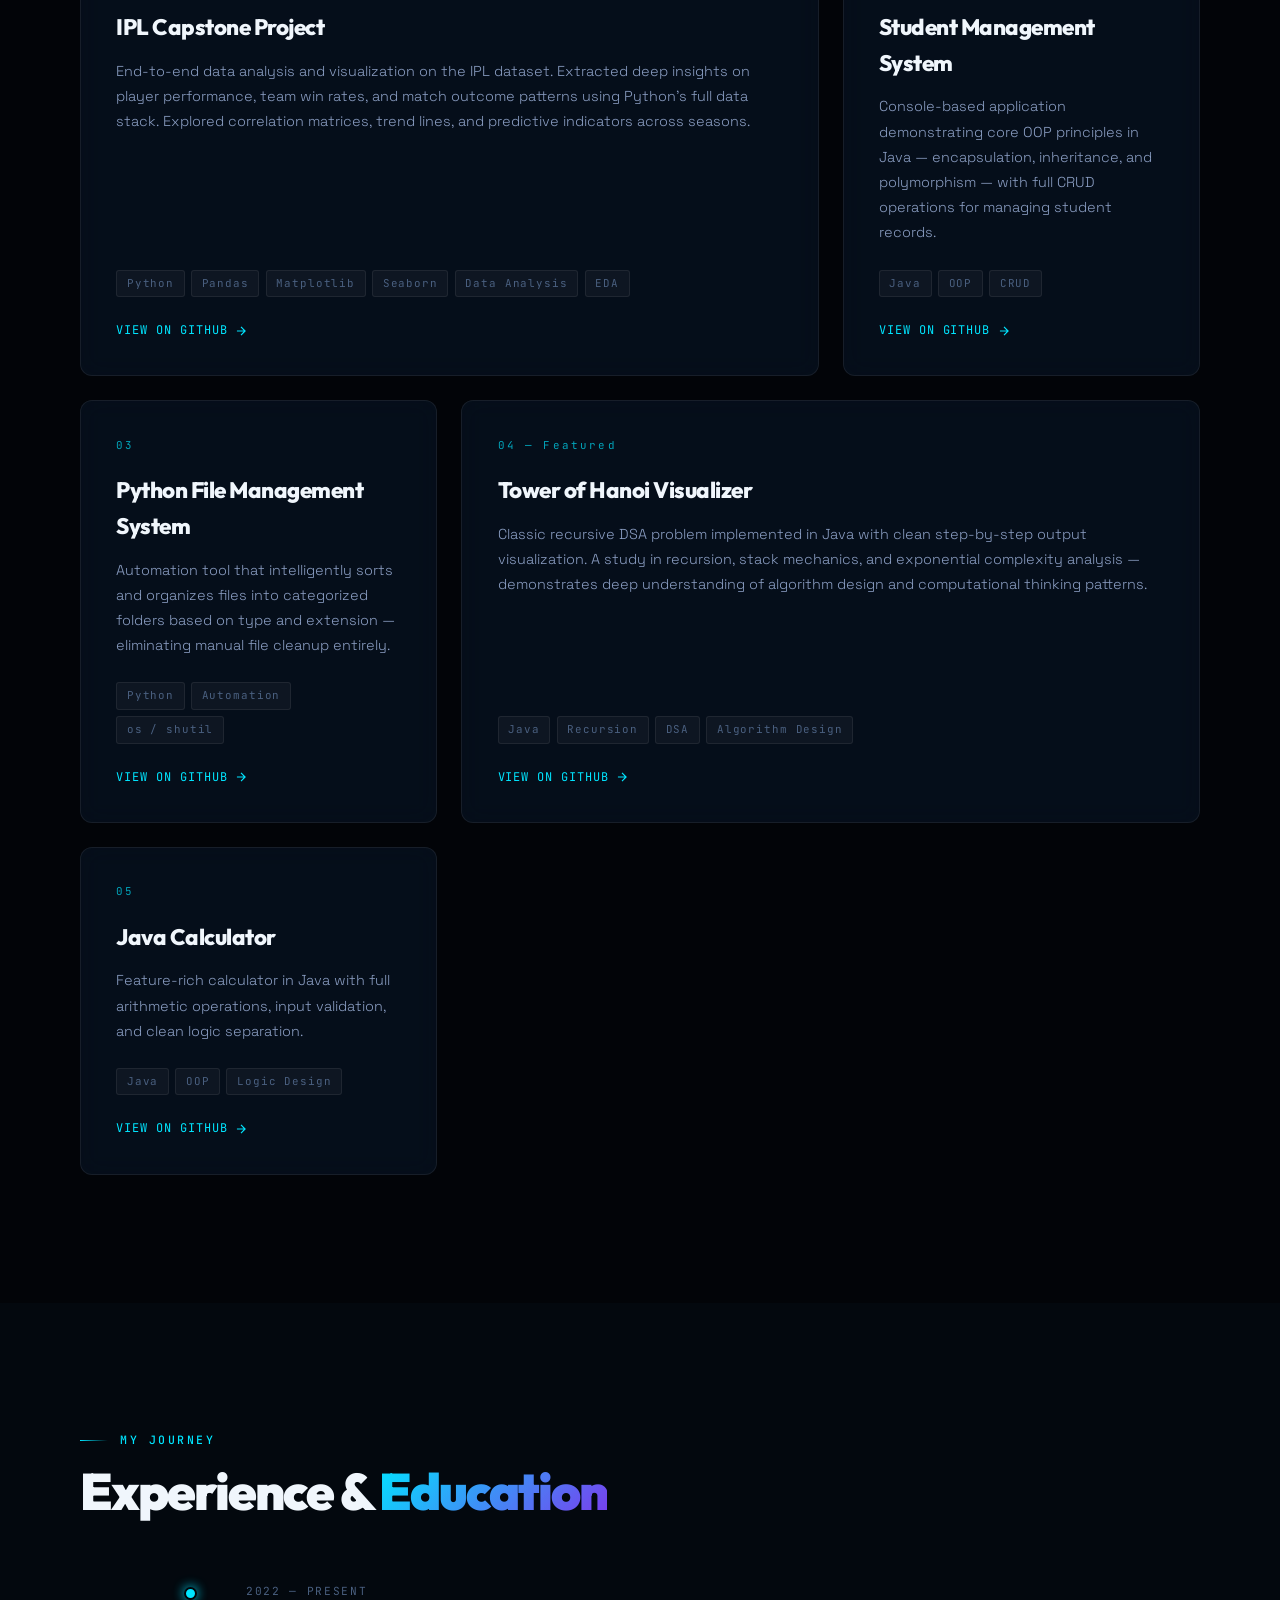
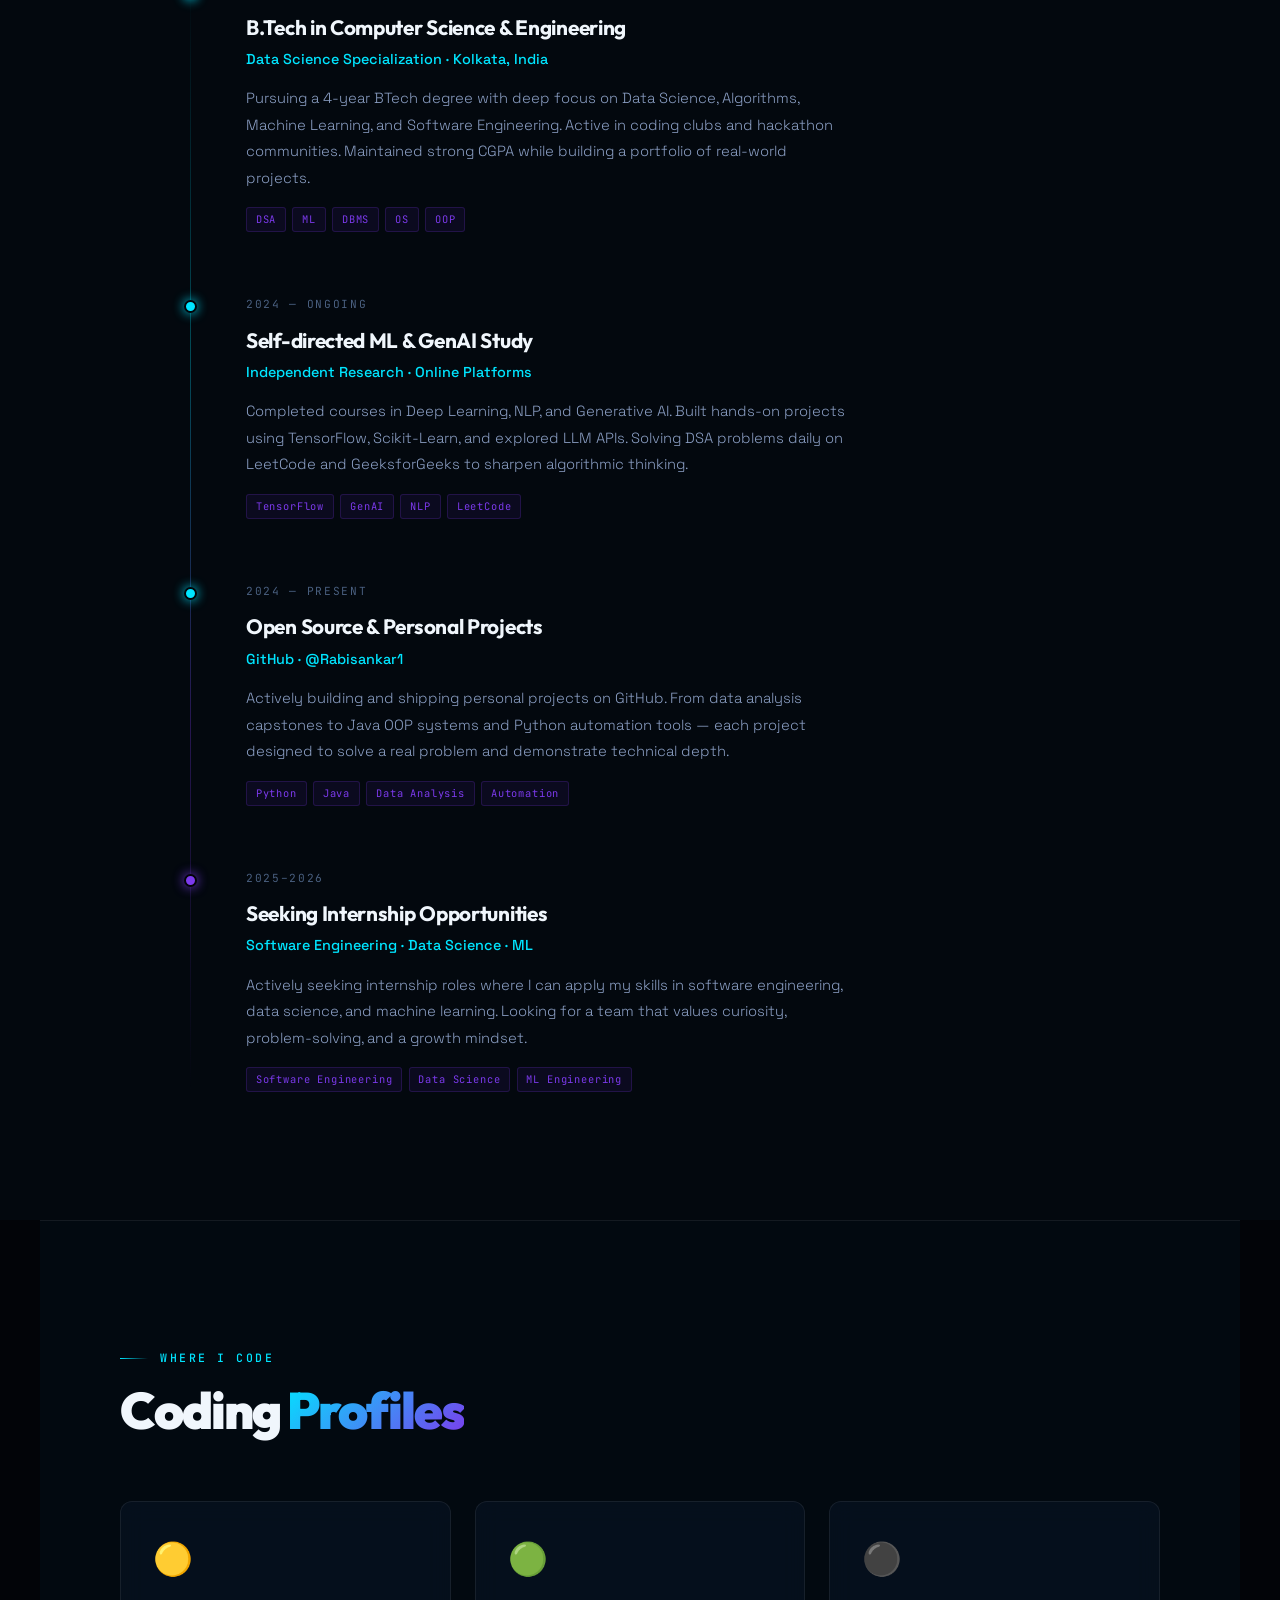
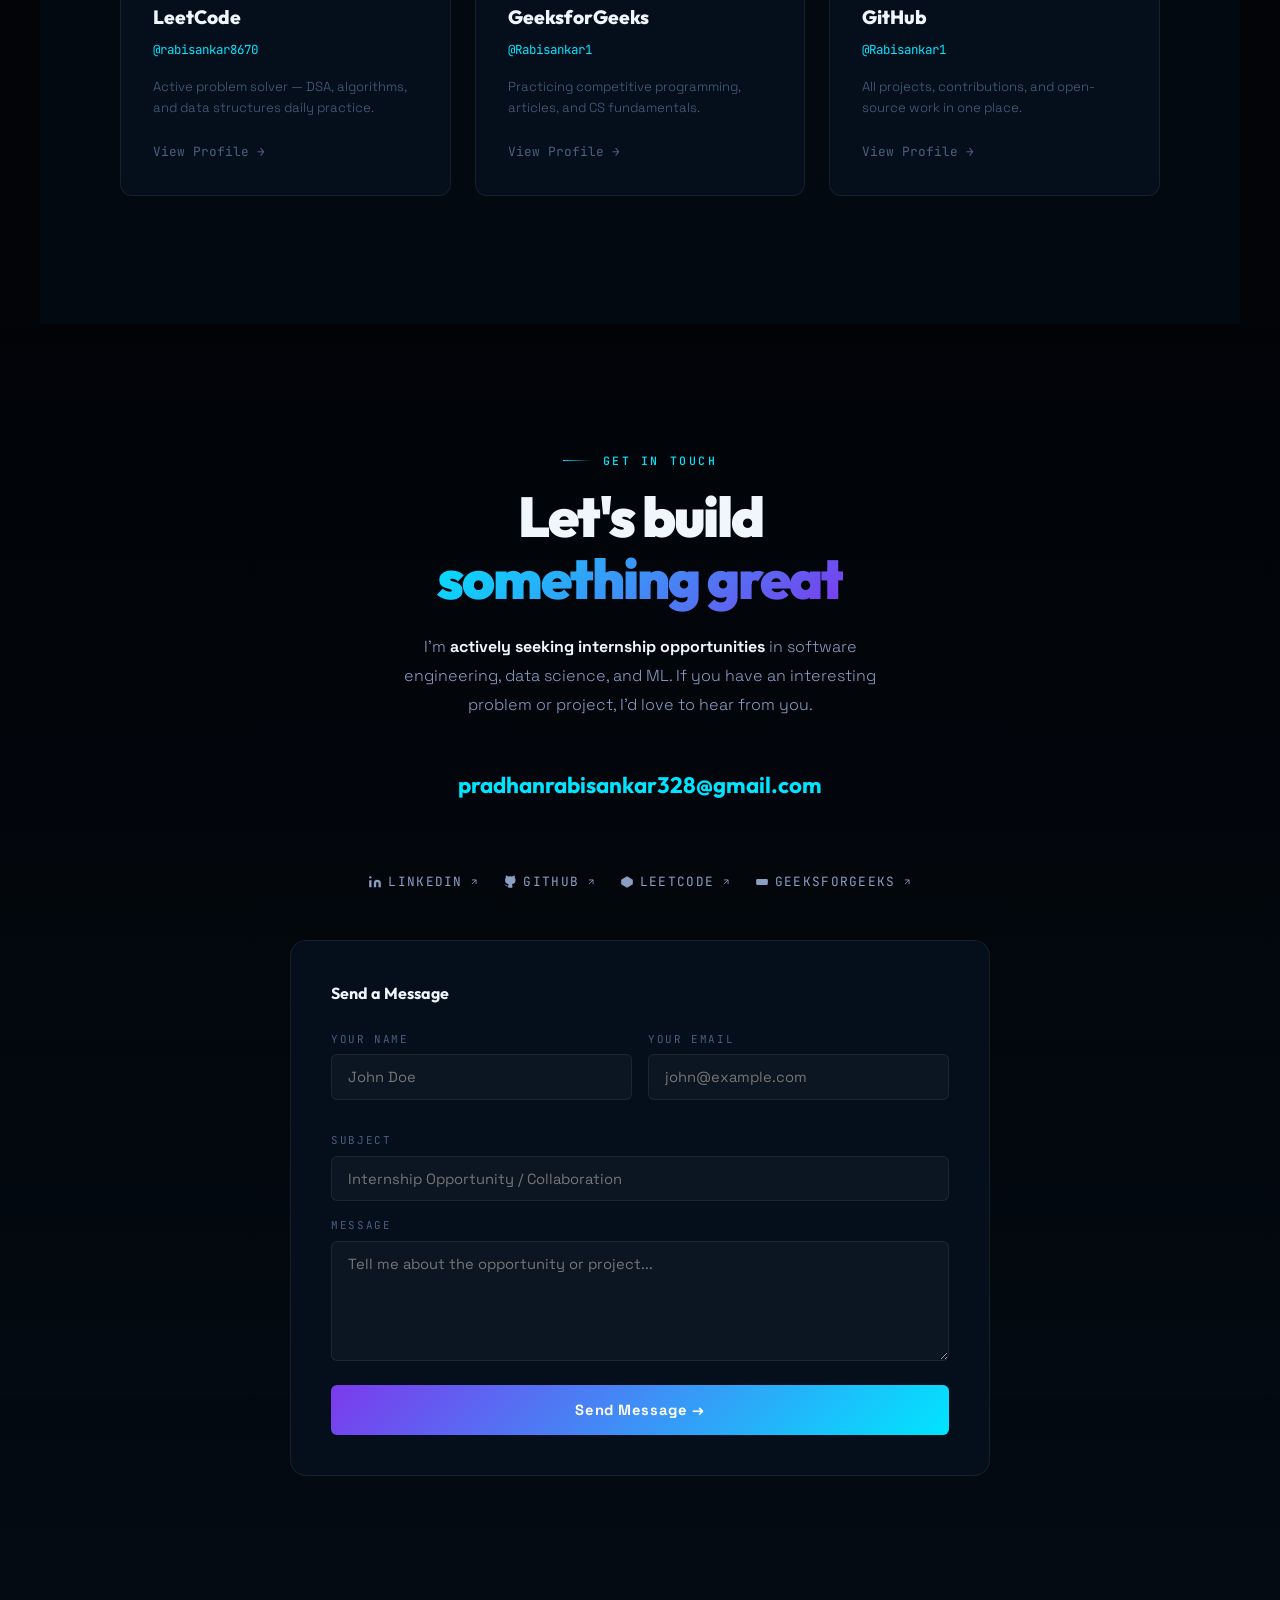
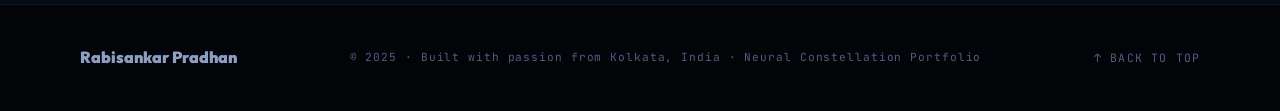
==== commit bcaf751e: "Add files via upload" ====
--- a/index (1).html
+++ b/index (1).html
@@ -3,1121 +3,2296 @@
 <head>
 <meta charset="UTF-8"/>
 <meta name="viewport" content="width=device-width, initial-scale=1.0"/>
-<title>Rabisankar Pradhan — Software Engineer</title>
-<link href="https://fonts.googleapis.com/css2?family=Syne:wght@400;600;700;800&family=DM+Sans:ital,wght@0,300;0,400;0,500;1,300&display=swap" rel="stylesheet"/>
+<title>Rabisankar Pradhan — Software Engineer & Data Scientist</title>
+<meta name="description" content="Rabisankar Pradhan — CSE (Data Science) undergraduate from Kolkata. Software Engineer, DSA enthusiast, ML explorer. Seeking internship opportunities."/>
+<meta property="og:title" content="Rabisankar Pradhan — Software Engineer"/>
+<meta property="og:description" content="Portfolio of Rabisankar Pradhan — Java, Python, ML, Data Science"/>
+<link rel="preconnect" href="https://fonts.googleapis.com">
+<link href="https://fonts.googleapis.com/css2?family=Space+Grotesk:wght@300;400;500;600;700&family=Outfit:wght@300;400;500;600;700;800;900&family=JetBrains+Mono:wght@400;500&display=swap" rel="stylesheet">
 <style>
-  :root {
-    --bg: #050a12;
-    --bg2: #0a1628;
-    --bg3: #0d1f3c;
-    --accent: #00d4ff;
-    --accent2: #0088cc;
-    --accent3: #00ff88;
-    --text: #e8f4fd;
-    --muted: #7a9bb5;
-    --border: rgba(0,212,255,0.12);
-    --card: rgba(13,31,60,0.7);
-    --glow: 0 0 40px rgba(0,212,255,0.15);
-  }
-
-  *, *::before, *::after { box-sizing: border-box; margin: 0; padding: 0; }
-
-  html { scroll-behavior: smooth; }
-
-  body {
-    font-family: 'DM Sans', sans-serif;
-    background: var(--bg);
-    color: var(--text);
-    overflow-x: hidden;
-    line-height: 1.7;
-  }
-
-  /* ─── CANVAS BG ─── */
-  #bg-canvas {
-    position: fixed;
-    inset: 0;
-    z-index: 0;
-    pointer-events: none;
-  }
-
-  /* ─── NAVBAR ─── */
-  nav {
-    position: fixed;
-    top: 0; left: 0; right: 0;
-    z-index: 100;
-    display: flex;
-    align-items: center;
-    justify-content: space-between;
-    padding: 1.2rem 4rem;
-    background: rgba(5,10,18,0.85);
-    backdrop-filter: blur(20px);
-    border-bottom: 1px solid var(--border);
-    transition: padding 0.3s;
-  }
-  nav.scrolled { padding: 0.8rem 4rem; }
-
-  .nav-logo {
-    font-family: 'Syne', sans-serif;
-    font-weight: 800;
-    font-size: 1.4rem;
-    color: var(--accent);
-    letter-spacing: -0.5px;
-    text-decoration: none;
-  }
-  .nav-logo span { color: var(--text); }
-
-  .nav-links {
-    display: flex;
-    gap: 2.5rem;
-    list-style: none;
-  }
-  .nav-links a {
-    font-size: 0.85rem;
-    font-weight: 500;
-    letter-spacing: 0.08em;
-    text-transform: uppercase;
-    color: var(--muted);
-    text-decoration: none;
-    transition: color 0.2s;
-    position: relative;
-  }
-  .nav-links a::after {
-    content: '';
-    position: absolute;
-    bottom: -4px; left: 0;
-    width: 0; height: 1px;
-    background: var(--accent);
-    transition: width 0.3s;
-  }
-  .nav-links a:hover { color: var(--accent); }
-  .nav-links a:hover::after { width: 100%; }
-
-  .nav-cta {
-    font-size: 0.8rem;
-    font-weight: 500;
-    letter-spacing: 0.06em;
-    text-transform: uppercase;
-    color: var(--accent);
-    border: 1px solid var(--accent);
-    padding: 0.5rem 1.2rem;
-    border-radius: 4px;
-    text-decoration: none;
-    transition: all 0.2s;
-  }
-  .nav-cta:hover { background: var(--accent); color: var(--bg); }
-
-  .hamburger { display: none; flex-direction: column; gap: 5px; cursor: pointer; }
-  .hamburger span { display: block; width: 24px; height: 2px; background: var(--accent); transition: all 0.3s; }
-
-  /* ─── HERO ─── */
-  #hero {
-    position: relative;
-    z-index: 1;
-    min-height: 100vh;
-    display: flex;
-    align-items: center;
-    justify-content: space-between;
-    padding: 8rem 5rem 4rem;
-    overflow: hidden;
-    gap: 3rem;
-  }
-
-  .hero-content { max-width: 580px; flex: 1; }
-
-  .hero-eyebrow {
-    font-size: 0.78rem;
-    font-weight: 500;
-    letter-spacing: 0.2em;
-    text-transform: uppercase;
-    color: var(--accent);
-    margin-bottom: 1.5rem;
-    display: flex;
-    align-items: center;
-    gap: 0.75rem;
-  }
-  .hero-eyebrow::before {
-    content: '';
-    display: inline-block;
-    width: 32px; height: 1px;
-    background: var(--accent);
-  }
-
-  .hero-name {
-    font-family: 'Syne', sans-serif;
-    font-size: clamp(3rem, 8vw, 6rem);
-    font-weight: 800;
-    line-height: 1.0;
-    letter-spacing: -2px;
-    margin-bottom: 1rem;
-    color: var(--text);
-  }
-  .hero-name .accent { color: var(--accent); }
-
-  .hero-type-wrap {
-    font-family: 'Syne', sans-serif;
-    font-size: clamp(1.1rem, 2.5vw, 1.6rem);
-    font-weight: 600;
-    color: var(--muted);
-    margin-bottom: 1.8rem;
-    height: 2rem;
-    display: flex;
-    align-items: center;
-    gap: 0.5rem;
-  }
-  #typed-text { color: var(--accent3); }
-  .cursor {
-    display: inline-block;
-    width: 2px;
-    height: 1.2em;
-    background: var(--accent);
-    animation: blink 0.8s infinite;
-    margin-left: 2px;
-  }
-  @keyframes blink { 0%,100%{opacity:1} 50%{opacity:0} }
-
-  .hero-desc {
-    font-size: 1.05rem;
-    color: var(--muted);
-    max-width: 520px;
-    margin-bottom: 2.5rem;
-    font-weight: 300;
-    line-height: 1.8;
-  }
-
-  .hero-btns { display: flex; gap: 1rem; flex-wrap: wrap; }
-
-  .btn-primary {
-    display: inline-flex;
-    align-items: center;
-    gap: 0.5rem;
-    padding: 0.9rem 2rem;
-    background: var(--accent);
-    color: var(--bg);
-    font-weight: 600;
-    font-size: 0.88rem;
-    letter-spacing: 0.04em;
-    border-radius: 4px;
-    text-decoration: none;
-    transition: all 0.25s;
-  }
-  .btn-primary:hover { background: #00b8e0; transform: translateY(-2px); box-shadow: 0 8px 30px rgba(0,212,255,0.3); }
-
-  .btn-outline {
-    display: inline-flex;
-    align-items: center;
-    gap: 0.5rem;
-    padding: 0.9rem 2rem;
-    border: 1px solid var(--border);
-    color: var(--text);
-    font-weight: 500;
-    font-size: 0.88rem;
-    letter-spacing: 0.04em;
-    border-radius: 4px;
-    text-decoration: none;
-    transition: all 0.25s;
-  }
-  .btn-outline:hover { border-color: var(--accent); color: var(--accent); transform: translateY(-2px); }
-
-  .hero-scroll {
-    position: absolute;
-    bottom: 2.5rem;
-    left: 50%;
-    transform: translateX(-50%);
-    display: flex;
-    flex-direction: column;
-    align-items: center;
-    gap: 0.4rem;
-    color: var(--muted);
-    font-size: 0.72rem;
-    letter-spacing: 0.15em;
-    text-transform: uppercase;
-  }
-  .scroll-line {
-    width: 1px;
-    height: 48px;
-    background: linear-gradient(to bottom, var(--accent), transparent);
-    animation: scrollPulse 2s infinite;
-  }
-  @keyframes scrollPulse { 0%,100%{opacity:0.4} 50%{opacity:1} }
-
-  .hero-stats {
-    display: none;
-    position: absolute;
-    right: 4rem;
-    bottom: 6rem;
-    display: flex;
-    flex-direction: column;
-    gap: 1.5rem;
-  }
-  .stat-item {
-    text-align: right;
-    border-right: 2px solid var(--accent);
-    padding-right: 1rem;
-  }
-  .stat-num {
-    font-family: 'Syne', sans-serif;
-    font-size: 2rem;
-    font-weight: 800;
-    color: var(--accent);
-    line-height: 1;
-  }
-  .stat-label {
-    font-size: 0.72rem;
-    letter-spacing: 0.12em;
-    text-transform: uppercase;
-    color: var(--muted);
-  }
-
-  /* ─── SECTIONS ─── */
-  section {
-    position: relative;
-    z-index: 1;
-    padding: 6rem 4rem;
-  }
-
-  .section-tag {
-    font-size: 0.72rem;
-    font-weight: 500;
-    letter-spacing: 0.22em;
-    text-transform: uppercase;
-    color: var(--accent);
-    margin-bottom: 0.75rem;
-    display: flex;
-    align-items: center;
-    gap: 0.6rem;
-  }
-  .section-tag::before {
-    content: '';
-    display: inline-block;
-    width: 24px; height: 1px;
-    background: var(--accent);
-  }
-
-  .section-title {
-    font-family: 'Syne', sans-serif;
-    font-size: clamp(2rem, 4vw, 3rem);
-    font-weight: 800;
-    letter-spacing: -1px;
-    margin-bottom: 3.5rem;
-    line-height: 1.1;
-  }
-
-  /* ─── ABOUT ─── */
-  #about { background: var(--bg2); }
-
-  .about-grid {
-    display: grid;
-    grid-template-columns: 1fr 1fr;
-    gap: 5rem;
-    align-items: start;
-  }
-
-  .about-text p {
-    color: var(--muted);
-    font-size: 1rem;
-    margin-bottom: 1.2rem;
-    font-weight: 300;
-    line-height: 1.9;
-  }
-  .about-text p strong { color: var(--text); font-weight: 500; }
-
-  .about-links {
-    display: flex;
-    gap: 1rem;
-    flex-wrap: wrap;
-    margin-top: 2rem;
-  }
-  .about-link {
-    display: inline-flex;
-    align-items: center;
-    gap: 0.4rem;
-    font-size: 0.82rem;
-    color: var(--accent);
-    text-decoration: none;
-    border: 1px solid rgba(0,212,255,0.25);
-    padding: 0.45rem 1rem;
-    border-radius: 4px;
-    transition: all 0.2s;
-  }
-  .about-link:hover { background: rgba(0,212,255,0.08); border-color: var(--accent); }
-
-  /* Skills */
-  .skills-wrap { display: flex; flex-direction: column; gap: 2rem; }
-
-  .skill-group-label {
-    font-size: 0.72rem;
-    letter-spacing: 0.16em;
-    text-transform: uppercase;
-    color: var(--accent);
-    margin-bottom: 0.75rem;
-    font-weight: 500;
-  }
-
-  .skill-tags {
-    display: flex;
-    flex-wrap: wrap;
-    gap: 0.5rem;
-  }
-
-  .tag {
-    font-size: 0.8rem;
-    font-weight: 400;
-    padding: 0.35rem 0.85rem;
-    border-radius: 3px;
-    border: 1px solid var(--border);
-    color: var(--muted);
-    background: rgba(13,31,60,0.5);
-    transition: all 0.2s;
-    cursor: default;
-  }
-  .tag:hover { border-color: var(--accent); color: var(--accent); background: rgba(0,212,255,0.06); }
-  .tag.primary { border-color: rgba(0,212,255,0.4); color: var(--accent); }
-
-  /* ─── PROJECTS ─── */
-  #projects { background: var(--bg); }
-
-  .projects-grid {
-    display: grid;
-    grid-template-columns: repeat(auto-fit, minmax(340px, 1fr));
-    gap: 1.5rem;
-  }
-
-  .project-card {
-    background: var(--card);
-    border: 1px solid var(--border);
-    border-radius: 8px;
-    padding: 2rem;
-    transition: all 0.3s;
-    position: relative;
-    overflow: hidden;
-    backdrop-filter: blur(10px);
-  }
-  .project-card::before {
-    content: '';
-    position: absolute;
-    top: 0; left: 0; right: 0;
-    height: 1px;
-    background: linear-gradient(90deg, transparent, var(--accent), transparent);
-    opacity: 0;
-    transition: opacity 0.3s;
-  }
-  .project-card:hover {
-    border-color: rgba(0,212,255,0.35);
-    transform: translateY(-4px);
-    box-shadow: var(--glow);
-  }
-  .project-card:hover::before { opacity: 1; }
-
-  .project-num {
-    font-family: 'Syne', sans-serif;
-    font-size: 3rem;
-    font-weight: 800;
-    color: rgba(0,212,255,0.07);
-    line-height: 1;
-    margin-bottom: 0.5rem;
-    transition: color 0.3s;
-  }
-  .project-card:hover .project-num { color: rgba(0,212,255,0.12); }
-
-  .project-title {
-    font-family: 'Syne', sans-serif;
-    font-size: 1.15rem;
-    font-weight: 700;
-    margin-bottom: 0.75rem;
-    color: var(--text);
-  }
-
-  .project-desc {
-    font-size: 0.88rem;
-    color: var(--muted);
-    line-height: 1.8;
-    margin-bottom: 1.5rem;
-    font-weight: 300;
-  }
-
-  .project-tech {
-    display: flex;
-    flex-wrap: wrap;
-    gap: 0.4rem;
-    margin-bottom: 1.5rem;
-  }
-  .tech-pill {
-    font-size: 0.72rem;
-    letter-spacing: 0.06em;
-    padding: 0.25rem 0.65rem;
-    background: rgba(0,212,255,0.08);
-    color: var(--accent);
-    border-radius: 3px;
-    font-weight: 500;
-  }
-
-  .project-link {
-    display: inline-flex;
-    align-items: center;
-    gap: 0.4rem;
-    font-size: 0.82rem;
-    color: var(--muted);
-    text-decoration: none;
-    transition: color 0.2s;
-    font-weight: 500;
-  }
-  .project-link:hover { color: var(--accent); }
-
-  /* ─── CODING PROFILES ─── */
-  #profiles { background: var(--bg2); }
-
-  .profiles-grid {
-    display: grid;
-    grid-template-columns: repeat(3, 1fr);
-    gap: 1.5rem;
-  }
-
-  .profile-card {
-    background: var(--card);
-    border: 1px solid var(--border);
-    border-radius: 8px;
-    padding: 2rem 1.75rem;
-    text-align: center;
-    text-decoration: none;
-    transition: all 0.3s;
-    backdrop-filter: blur(10px);
-    display: block;
-  }
-  .profile-card:hover {
-    border-color: rgba(0,212,255,0.4);
-    transform: translateY(-4px);
-    box-shadow: var(--glow);
-  }
-
-  .profile-icon {
-    width: 52px;
-    height: 52px;
-    border-radius: 12px;
-    margin: 0 auto 1.2rem;
-    display: flex;
-    align-items: center;
-    justify-content: center;
-    font-size: 1.5rem;
-  }
-  .profile-icon.lc { background: rgba(255,161,22,0.12); }
-  .profile-icon.gfg { background: rgba(43,143,69,0.12); }
-  .profile-icon.gh { background: rgba(0,212,255,0.08); }
-
-  .profile-name {
-    font-family: 'Syne', sans-serif;
-    font-size: 1.1rem;
-    font-weight: 700;
-    color: var(--text);
-    margin-bottom: 0.4rem;
-  }
-  .profile-handle {
-    font-size: 0.82rem;
-    color: var(--muted);
-    margin-bottom: 1.2rem;
-  }
-  .profile-arrow {
-    font-size: 0.78rem;
-    letter-spacing: 0.1em;
-    text-transform: uppercase;
-    color: var(--accent);
-    font-weight: 500;
-  }
-
-  /* ─── CONTACT ─── */
-  #contact { background: var(--bg); }
-
-  .contact-wrap {
-    max-width: 680px;
-    margin: 0 auto;
-    text-align: center;
-  }
-  .contact-wrap .section-tag { justify-content: center; }
-  .contact-wrap .section-tag::before { display: none; }
-
-  .contact-lead {
-    font-size: 1.05rem;
-    color: var(--muted);
-    font-weight: 300;
-    line-height: 1.9;
-    margin-bottom: 3rem;
-  }
-  .contact-lead strong { color: var(--accent); font-weight: 500; }
-
-  .contact-email {
-    font-family: 'Syne', sans-serif;
-    font-size: clamp(1.2rem, 3vw, 1.8rem);
-    font-weight: 700;
-    color: var(--text);
-    text-decoration: none;
-    display: inline-block;
-    padding-bottom: 4px;
-    border-bottom: 2px solid var(--accent);
-    margin-bottom: 3rem;
-    transition: color 0.2s;
-    letter-spacing: -0.5px;
-  }
-  .contact-email:hover { color: var(--accent); }
-
-  .social-links {
-    display: flex;
-    justify-content: center;
-    gap: 1.2rem;
-    flex-wrap: wrap;
-  }
-  .social-link {
-    display: inline-flex;
-    align-items: center;
-    gap: 0.5rem;
-    padding: 0.75rem 1.4rem;
-    border: 1px solid var(--border);
-    border-radius: 4px;
-    font-size: 0.82rem;
-    font-weight: 500;
-    color: var(--muted);
-    text-decoration: none;
-    transition: all 0.2s;
-    letter-spacing: 0.03em;
-  }
-  .social-link:hover { color: var(--accent); border-color: rgba(0,212,255,0.4); background: rgba(0,212,255,0.05); transform: translateY(-2px); }
-
-  /* ─── FOOTER ─── */
-  footer {
-    position: relative;
-    z-index: 1;
-    background: var(--bg2);
-    border-top: 1px solid var(--border);
-    padding: 2rem 4rem;
-    display: flex;
-    align-items: center;
-    justify-content: space-between;
-  }
-  .footer-logo {
-    font-family: 'Syne', sans-serif;
-    font-weight: 800;
-    font-size: 1rem;
-    color: var(--accent);
-  }
-  .footer-copy {
-    font-size: 0.8rem;
-    color: var(--muted);
-    font-weight: 300;
-  }
-  .footer-top {
-    font-size: 0.78rem;
-    color: var(--muted);
-    text-decoration: none;
-    transition: color 0.2s;
-  }
-  .footer-top:hover { color: var(--accent); }
-
-  /* ─── REVEAL ANIMATIONS ─── */
-  .reveal {
-    opacity: 0;
-    transform: translateY(30px);
-    transition: opacity 0.7s ease, transform 0.7s ease;
-  }
-  .reveal.visible {
-    opacity: 1;
-    transform: translateY(0);
-  }
-  .reveal-delay-1 { transition-delay: 0.1s; }
-  .reveal-delay-2 { transition-delay: 0.2s; }
-  .reveal-delay-3 { transition-delay: 0.3s; }
-  .reveal-delay-4 { transition-delay: 0.4s; }
-
-
-  /* ─── HERO PHOTO ─── */
-  .hero-photo-wrap {
-    position: relative;
-    flex-shrink: 0;
-    z-index: 2;
-    display: flex;
-    align-items: center;
-    justify-content: center;
-    margin-top: 4rem;
-  }
-  .hero-photo {
-    width: 340px;
-    height: 340px;
-    border-radius: 50%;
-    object-fit: cover;
-    object-position: center top;
-    border: 2px solid rgba(0,212,255,0.35);
-    box-shadow: 0 0 0 10px rgba(0,212,255,0.04),
-                0 0 60px rgba(0,212,255,0.18),
-                0 0 120px rgba(0,100,180,0.12);
-    display: block;
-    transition: box-shadow 0.4s;
-  }
-  .hero-photo:hover {
-    box-shadow: 0 0 0 12px rgba(0,212,255,0.07),
-                0 0 80px rgba(0,212,255,0.28),
-                0 0 140px rgba(0,100,180,0.18);
-  }
-  .hero-photo-ring {
-    position: absolute;
-    inset: -14px;
-    border-radius: 50%;
-    border: 1px dashed rgba(0,212,255,0.2);
-    animation: spinRing 18s linear infinite;
-  }
-  .hero-photo-dot {
-    position: absolute;
-    top: -6px; left: 50%;
-    width: 8px; height: 8px;
-    background: var(--accent);
-    border-radius: 50%;
-    transform: translateX(-50%);
-    box-shadow: 0 0 10px var(--accent);
-  }
-  @keyframes spinRing { to { transform: rotate(360deg); } }
-
-  /* ─── RESPONSIVE ─── */
-  @media (max-width: 900px) {
-    nav { padding: 1rem 1.5rem; }
-    nav.scrolled { padding: 0.8rem 1.5rem; }
-    .nav-links, .nav-cta { display: none; }
-    .hamburger { display: flex; }
-    #hero { flex-direction: column; padding: 7rem 1.5rem 3rem; justify-content: center; text-align: center; }
-    section { padding: 4rem 1.5rem 3rem; }
-    .hero-content { max-width: 100%; }
-    .hero-eyebrow { justify-content: center; }
-    .hero-btns { justify-content: center; }
-    .hero-photo-wrap { margin-top: 0; order: -1; }
-    .hero-photo { width: 200px; height: 200px; }
-    .hero-photo-ring { inset: -10px; }
-    .hero-stats { display: none; }
-    .about-grid { grid-template-columns: 1fr; gap: 3rem; }
-    .profiles-grid { grid-template-columns: 1fr; }
-    footer { flex-direction: column; gap: 0.75rem; text-align: center; padding: 1.5rem; }
-  }
-  @media (max-width: 600px) {
-    .projects-grid { grid-template-columns: 1fr; }
-    .hero-btns { flex-direction: column; }
-    .btn-primary, .btn-outline { justify-content: center; }
-  }
-
-  .mobile-menu {
-    display: none;
-    position: fixed;
-    inset: 0;
-    background: rgba(5,10,18,0.98);
-    z-index: 99;
-    flex-direction: column;
-    align-items: center;
-    justify-content: center;
-    gap: 2rem;
-  }
-  .mobile-menu.open { display: flex; }
-  .mobile-menu a {
-    font-family: 'Syne', sans-serif;
-    font-size: 2rem;
-    font-weight: 700;
-    color: var(--text);
-    text-decoration: none;
-    transition: color 0.2s;
-  }
-  .mobile-menu a:hover { color: var(--accent); }
-  .mobile-close {
-    position: absolute;
-    top: 1.5rem; right: 1.5rem;
-    font-size: 2rem;
-    color: var(--muted);
-    cursor: pointer;
-    background: none;
-    border: none;
-  }
+/* ═══════════════════════════════════════════════
+   DESIGN SYSTEM — NEURAL CONSTELLATION PORTFOLIO
+   Concept: Your skills are neurons; your projects
+   are synaptic connections firing across space.
+═══════════════════════════════════════════════ */
+
+:root {
+  --void: #020408;
+  --deep: #040c14;
+  --space: #071220;
+  --panel: rgba(7,18,32,0.75);
+  --glass: rgba(255,255,255,0.03);
+  --glass-border: rgba(255,255,255,0.07);
+
+  --neon: #00e5ff;
+  --neon2: #7c3aed;
+  --neon3: #10b981;
+  --neon-glow: rgba(0,229,255,0.15);
+  --purple-glow: rgba(124,58,237,0.2);
+
+  --text-1: #f0f6fc;
+  --text-2: #8b9fc4;
+  --text-3: #4a6080;
+
+  --ff-head: 'Outfit', sans-serif;
+  --ff-body: 'Space Grotesk', sans-serif;
+  --ff-mono: 'JetBrains Mono', monospace;
+
+  --ease-bounce: cubic-bezier(0.34, 1.56, 0.64, 1);
+  --ease-smooth: cubic-bezier(0.4, 0, 0.2, 1);
+  --ease-out: cubic-bezier(0, 0, 0.2, 1);
+}
+
+*, *::before, *::after { box-sizing: border-box; margin: 0; padding: 0; }
+
+html {
+  scroll-behavior: smooth;
+  font-size: 16px;
+}
+
+body {
+  font-family: var(--ff-body);
+  background: var(--void);
+  color: var(--text-1);
+  overflow-x: hidden;
+  line-height: 1.6;
+  cursor: none;
+}
+
+/* ── CUSTOM CURSOR ── */
+#cursor {
+  position: fixed;
+  top: 0; left: 0;
+  width: 12px; height: 12px;
+  background: var(--neon);
+  border-radius: 50%;
+  pointer-events: none;
+  z-index: 9999;
+  transform: translate(-50%, -50%);
+  transition: transform 0.1s var(--ease-smooth), width 0.25s, height 0.25s, opacity 0.25s;
+  mix-blend-mode: screen;
+}
+#cursor-ring {
+  position: fixed;
+  top: 0; left: 0;
+  width: 36px; height: 36px;
+  border: 1px solid rgba(0,229,255,0.4);
+  border-radius: 50%;
+  pointer-events: none;
+  z-index: 9998;
+  transform: translate(-50%, -50%);
+  transition: transform 0.18s var(--ease-smooth), width 0.3s, height 0.3s, border-color 0.3s;
+}
+body:has(a:hover) #cursor, body:has(button:hover) #cursor { width: 20px; height: 20px; }
+body:has(a:hover) #cursor-ring, body:has(button:hover) #cursor-ring { width: 54px; height: 54px; border-color: rgba(124,58,237,0.5); }
+
+/* ── SCROLLBAR ── */
+::-webkit-scrollbar { width: 4px; }
+::-webkit-scrollbar-track { background: var(--void); }
+::-webkit-scrollbar-thumb { background: linear-gradient(var(--neon2), var(--neon)); border-radius: 2px; }
+
+/* ── BG CANVAS ── */
+#neural-canvas {
+  position: fixed;
+  inset: 0;
+  z-index: 0;
+  pointer-events: none;
+  opacity: 0.7;
+}
+
+/* ── NOISE OVERLAY ── */
+body::before {
+  content: '';
+  position: fixed;
+  inset: 0;
+  background-image: url("data:image/svg+xml,%3Csvg viewBox='0 0 256 256' xmlns='http://www.w3.org/2000/svg'%3E%3Cfilter id='n'%3E%3CfeTurbulence type='fractalNoise' baseFrequency='0.9' numOctaves='4' stitchTiles='stitch'/%3E%3C/filter%3E%3Crect width='100%25' height='100%25' filter='url(%23n)' opacity='0.03'/%3E%3C/svg%3E");
+  pointer-events: none;
+  z-index: 1;
+  opacity: 0.4;
+}
+
+/* ── NAVBAR ── */
+nav {
+  position: fixed;
+  top: 0; left: 0; right: 0;
+  z-index: 500;
+  display: flex;
+  align-items: center;
+  justify-content: space-between;
+  padding: 1.4rem 5rem;
+  transition: all 0.4s var(--ease-smooth);
+}
+nav.scrolled {
+  background: rgba(2,4,8,0.9);
+  backdrop-filter: blur(24px) saturate(180%);
+  border-bottom: 1px solid var(--glass-border);
+  padding: 0.9rem 5rem;
+}
+.nav-logo {
+  font-family: var(--ff-head);
+  font-weight: 900;
+  font-size: 1.2rem;
+  letter-spacing: -0.5px;
+  text-decoration: none;
+  color: var(--text-1);
+  display: flex;
+  align-items: center;
+  gap: 0.5rem;
+}
+.nav-logo .dot {
+  width: 8px; height: 8px;
+  background: var(--neon);
+  border-radius: 50%;
+  box-shadow: 0 0 8px var(--neon);
+  animation: pulse-dot 2s infinite;
+}
+@keyframes pulse-dot {
+  0%, 100% { transform: scale(1); opacity: 1; }
+  50% { transform: scale(1.5); opacity: 0.6; }
+}
+.nav-links {
+  display: flex;
+  gap: 2.8rem;
+  list-style: none;
+}
+.nav-links a {
+  font-size: 0.78rem;
+  font-weight: 500;
+  letter-spacing: 0.12em;
+  text-transform: uppercase;
+  color: var(--text-3);
+  text-decoration: none;
+  transition: color 0.2s;
+  font-family: var(--ff-mono);
+  position: relative;
+}
+.nav-links a::before {
+  content: attr(data-num);
+  color: var(--neon);
+  font-size: 0.65rem;
+  margin-right: 0.4rem;
+  opacity: 0.7;
+}
+.nav-links a:hover { color: var(--text-1); }
+.nav-hire {
+  font-size: 0.75rem;
+  font-family: var(--ff-mono);
+  font-weight: 500;
+  letter-spacing: 0.08em;
+  color: var(--neon);
+  border: 1px solid rgba(0,229,255,0.3);
+  padding: 0.55rem 1.3rem;
+  border-radius: 3px;
+  text-decoration: none;
+  transition: all 0.2s;
+  background: rgba(0,229,255,0.04);
+}
+.nav-hire:hover {
+  background: rgba(0,229,255,0.1);
+  border-color: var(--neon);
+  box-shadow: 0 0 20px rgba(0,229,255,0.15);
+}
+.hamburger {
+  display: none;
+  flex-direction: column;
+  gap: 5px;
+  cursor: pointer;
+  padding: 4px;
+}
+.hamburger span { display: block; width: 22px; height: 1.5px; background: var(--text-1); transition: all 0.3s; }
+
+/* ── MOBILE MENU ── */
+.mob-menu {
+  display: none;
+  position: fixed;
+  inset: 0;
+  z-index: 490;
+  background: rgba(2,4,8,0.97);
+  backdrop-filter: blur(20px);
+  flex-direction: column;
+  align-items: center;
+  justify-content: center;
+  gap: 2.5rem;
+}
+.mob-menu.open { display: flex; }
+.mob-menu a {
+  font-family: var(--ff-head);
+  font-size: 2.5rem;
+  font-weight: 800;
+  color: var(--text-1);
+  text-decoration: none;
+  transition: color 0.2s;
+}
+.mob-menu a:hover { color: var(--neon); }
+.mob-close {
+  position: absolute;
+  top: 2rem; right: 2rem;
+  background: none;
+  border: none;
+  color: var(--text-2);
+  font-size: 2rem;
+  cursor: pointer;
+}
+
+/* ── SECTIONS SHARED ── */
+section {
+  position: relative;
+  z-index: 2;
+  padding: 8rem 5rem;
+}
+.s-tag {
+  font-family: var(--ff-mono);
+  font-size: 0.72rem;
+  font-weight: 500;
+  letter-spacing: 0.22em;
+  text-transform: uppercase;
+  color: var(--neon);
+  margin-bottom: 1rem;
+  display: flex;
+  align-items: center;
+  gap: 0.75rem;
+}
+.s-tag::before {
+  content: '';
+  display: inline-block;
+  width: 28px; height: 1px;
+  background: linear-gradient(90deg, var(--neon), transparent);
+}
+.s-title {
+  font-family: var(--ff-head);
+  font-size: clamp(2.2rem, 4vw, 3.4rem);
+  font-weight: 900;
+  letter-spacing: -2px;
+  line-height: 1.05;
+  margin-bottom: 4rem;
+}
+.s-title .gr {
+  background: linear-gradient(135deg, var(--neon), var(--neon2));
+  -webkit-background-clip: text;
+  -webkit-text-fill-color: transparent;
+  background-clip: text;
+}
+
+/* ── REVEAL ANIMATIONS ── */
+.reveal {
+  opacity: 0;
+  transform: translateY(30px);
+  transition: opacity 0.7s var(--ease-out), transform 0.7s var(--ease-out);
+}
+.reveal.visible { opacity: 1; transform: none; }
+.reveal-delay-1 { transition-delay: 0.12s; }
+.reveal-delay-2 { transition-delay: 0.24s; }
+.reveal-delay-3 { transition-delay: 0.36s; }
+.reveal-delay-4 { transition-delay: 0.48s; }
+.reveal-left { opacity: 0; transform: translateX(-30px); transition: opacity 0.7s var(--ease-out), transform 0.7s var(--ease-out); }
+.reveal-left.visible { opacity: 1; transform: none; }
+.reveal-right { opacity: 0; transform: translateX(30px); transition: opacity 0.7s var(--ease-out), transform 0.7s var(--ease-out); }
+.reveal-right.visible { opacity: 1; transform: none; }
+
+/* ══════════════════════════════
+   HERO
+══════════════════════════════ */
+#hero {
+  min-height: 100vh;
+  display: flex;
+  align-items: center;
+  justify-content: center;
+  text-align: center;
+  padding: 8rem 5rem 5rem;
+  overflow: hidden;
+}
+.hero-inner { max-width: 800px; position: relative; z-index: 2; }
+
+.hero-badge {
+  display: inline-flex;
+  align-items: center;
+  gap: 0.5rem;
+  font-family: var(--ff-mono);
+  font-size: 0.72rem;
+  letter-spacing: 0.2em;
+  text-transform: uppercase;
+  color: var(--neon);
+  background: rgba(0,229,255,0.06);
+  border: 1px solid rgba(0,229,255,0.15);
+  padding: 0.4rem 1rem;
+  border-radius: 100px;
+  margin-bottom: 2rem;
+  animation: badge-in 0.8s var(--ease-bounce) 0.2s both;
+}
+.hero-badge .blink {
+  width: 6px; height: 6px;
+  background: var(--neon3);
+  border-radius: 50%;
+  animation: blink-dot 1.5s infinite;
+}
+@keyframes blink-dot { 0%,100%{opacity:1} 50%{opacity:0.2} }
+@keyframes badge-in { from{opacity:0;transform:translateY(-10px)} to{opacity:1;transform:none} }
+
+.hero-name {
+  font-family: var(--ff-head);
+  font-size: clamp(3.5rem, 9vw, 7rem);
+  font-weight: 900;
+  letter-spacing: -4px;
+  line-height: 0.95;
+  margin-bottom: 1.2rem;
+  animation: name-in 1s var(--ease-out) 0.4s both;
+}
+@keyframes name-in { from{opacity:0;transform:translateY(40px);filter:blur(10px)} to{opacity:1;transform:none;filter:none} }
+.hero-name .line2 {
+  background: linear-gradient(135deg, var(--neon) 0%, var(--neon2) 60%, #f472b6 100%);
+  -webkit-background-clip: text;
+  -webkit-text-fill-color: transparent;
+  background-clip: text;
+  display: block;
+}
+
+.hero-type {
+  font-family: var(--ff-head);
+  font-size: clamp(1rem, 2.5vw, 1.5rem);
+  font-weight: 400;
+  color: var(--text-2);
+  margin-bottom: 1.5rem;
+  animation: type-in 0.8s var(--ease-out) 0.9s both;
+  min-height: 2rem;
+}
+@keyframes type-in { from{opacity:0} to{opacity:1} }
+#typed { color: var(--text-1); font-weight: 600; }
+.cur { display: inline-block; width: 2px; height: 1em; background: var(--neon); margin-left: 2px; animation: blink 0.8s infinite; vertical-align: text-top; }
+@keyframes blink { 0%,100%{opacity:1} 50%{opacity:0} }
+
+.hero-sub {
+  font-size: 1.05rem;
+  color: var(--text-2);
+  max-width: 520px;
+  margin: 0 auto 3rem;
+  font-weight: 300;
+  line-height: 1.8;
+  animation: type-in 0.8s var(--ease-out) 1.1s both;
+}
+
+.hero-btns {
+  display: flex;
+  gap: 1rem;
+  justify-content: center;
+  flex-wrap: wrap;
+  animation: type-in 0.8s var(--ease-out) 1.3s both;
+}
+
+.btn-glow {
+  display: inline-flex;
+  align-items: center;
+  gap: 0.5rem;
+  padding: 0.9rem 2.2rem;
+  background: linear-gradient(135deg, var(--neon) 0%, rgba(0,229,255,0.7) 100%);
+  color: #020408;
+  font-family: var(--ff-body);
+  font-weight: 700;
+  font-size: 0.88rem;
+  letter-spacing: 0.02em;
+  border: none;
+  border-radius: 4px;
+  text-decoration: none;
+  cursor: none;
+  transition: all 0.25s var(--ease-smooth);
+  position: relative;
+  overflow: hidden;
+}
+.btn-glow::before {
+  content: '';
+  position: absolute;
+  inset: 0;
+  background: linear-gradient(135deg, rgba(255,255,255,0.2), transparent);
+  opacity: 0;
+  transition: opacity 0.2s;
+}
+.btn-glow:hover { transform: translateY(-3px); box-shadow: 0 12px 40px rgba(0,229,255,0.4); }
+.btn-glow:hover::before { opacity: 1; }
+
+.btn-ghost {
+  display: inline-flex;
+  align-items: center;
+  gap: 0.5rem;
+  padding: 0.9rem 2.2rem;
+  background: var(--glass);
+  color: var(--text-1);
+  font-family: var(--ff-body);
+  font-weight: 500;
+  font-size: 0.88rem;
+  border: 1px solid var(--glass-border);
+  border-radius: 4px;
+  text-decoration: none;
+  cursor: none;
+  transition: all 0.25s;
+  backdrop-filter: blur(8px);
+}
+.btn-ghost:hover { border-color: rgba(255,255,255,0.2); background: rgba(255,255,255,0.06); transform: translateY(-3px); }
+
+.hero-scroll-hint {
+  position: absolute;
+  bottom: 2.5rem;
+  left: 50%;
+  transform: translateX(-50%);
+  display: flex;
+  flex-direction: column;
+  align-items: center;
+  gap: 0.6rem;
+  color: var(--text-3);
+  font-family: var(--ff-mono);
+  font-size: 0.65rem;
+  letter-spacing: 0.2em;
+  text-transform: uppercase;
+  animation: type-in 1s 2s both;
+}
+.scroll-rail {
+  width: 1px;
+  height: 60px;
+  background: linear-gradient(to bottom, var(--neon), transparent);
+  animation: rail-pulse 2s infinite;
+}
+@keyframes rail-pulse {
+  0%,100%{transform:scaleY(1);opacity:0.4}
+  50%{transform:scaleY(1.2);opacity:1}
+}
+
+/* hero photo */
+.hero-photo-wrap {
+  position: relative;
+  width: 160px;
+  height: 160px;
+  margin: 0 auto 2.2rem;
+  animation: badge-in 1s var(--ease-bounce) 0.1s both;
+}
+.hero-photo {
+  width: 160px;
+  height: 160px;
+  border-radius: 50%;
+  object-fit: cover;
+  object-position: center 10%;
+  position: relative;
+  z-index: 2;
+  display: block;
+  image-rendering: -webkit-optimize-contrast;
+  image-rendering: crisp-edges;
+  filter: contrast(1.08) brightness(1.06) saturate(1.12);
+  -webkit-filter: contrast(1.08) brightness(1.06) saturate(1.12);
+  box-shadow: 0 0 0 2px rgba(0,229,255,0.3), 0 8px 40px rgba(0,0,0,0.6);
+}
+.hero-photo-ring {
+  position: absolute;
+  inset: -5px;
+  border-radius: 50%;
+  background: conic-gradient(var(--neon), var(--neon2), #f472b6, var(--neon3), var(--neon));
+  z-index: 1;
+  animation: spin-ring 5s linear infinite;
+  opacity: 0.85;
+}
+.hero-photo-ring::before {
+  content: '';
+  position: absolute;
+  inset: 3px;
+  border-radius: 50%;
+  background: var(--void);
+  z-index: 1;
+}
+.hero-photo-glow {
+  position: absolute;
+  inset: -28px;
+  border-radius: 50%;
+  background: radial-gradient(circle, rgba(0,229,255,0.18), rgba(124,58,237,0.08), transparent 70%);
+  z-index: 0;
+  animation: photo-pulse 3s ease-in-out infinite;
+}
+@keyframes spin-ring { to { transform: rotate(360deg); } }
+@keyframes photo-pulse {
+  0%, 100% { transform: scale(1); opacity: 0.6; }
+  50% { transform: scale(1.1); opacity: 1; }
+}
+
+/* hero stats bar */
+.hero-stats {
+  display: flex;
+  gap: 3rem;
+  justify-content: center;
+  margin-top: 4rem;
+  animation: type-in 0.8s var(--ease-out) 1.5s both;
+  flex-wrap: wrap;
+}
+.hstat { text-align: center; }
+.hstat-num {
+  font-family: var(--ff-head);
+  font-size: 2rem;
+  font-weight: 900;
+  color: var(--neon);
+  line-height: 1;
+  letter-spacing: -1px;
+}
+.hstat-label {
+  font-family: var(--ff-mono);
+  font-size: 0.65rem;
+  letter-spacing: 0.15em;
+  text-transform: uppercase;
+  color: var(--text-3);
+  margin-top: 0.3rem;
+}
+
+/* ══════════════════════════════
+   ABOUT
+══════════════════════════════ */
+#about {
+  background: linear-gradient(180deg, transparent 0%, rgba(7,18,32,0.5) 100%);
+}
+.about-grid {
+  display: grid;
+  grid-template-columns: 1fr 1fr;
+  gap: 6rem;
+  align-items: start;
+  max-width: 1200px;
+  margin: 0 auto;
+}
+.about-copy p {
+  color: var(--text-2);
+  font-size: 1.02rem;
+  font-weight: 300;
+  line-height: 1.9;
+  margin-bottom: 1.4rem;
+}
+.about-copy strong { color: var(--text-1); font-weight: 600; }
+.about-links {
+  display: flex;
+  gap: 1rem;
+  margin-top: 2.5rem;
+  flex-wrap: wrap;
+}
+.alink {
+  font-family: var(--ff-mono);
+  font-size: 0.78rem;
+  letter-spacing: 0.1em;
+  color: var(--neon);
+  text-decoration: none;
+  border-bottom: 1px solid rgba(0,229,255,0.3);
+  padding-bottom: 2px;
+  transition: border-color 0.2s, color 0.2s;
+}
+.alink:hover { border-color: var(--neon); }
+
+.profile-card {
+  background: var(--panel);
+  border: 1px solid var(--glass-border);
+  border-radius: 16px;
+  padding: 2.5rem;
+  backdrop-filter: blur(16px);
+  position: relative;
+  overflow: hidden;
+  transition: transform 0.3s, box-shadow 0.3s;
+}
+.profile-card::before {
+  content: '';
+  position: absolute;
+  top: 0; left: 0; right: 0;
+  height: 2px;
+  background: linear-gradient(90deg, var(--neon2), var(--neon), var(--neon3));
+}
+.profile-card:hover {
+  transform: translateY(-4px);
+  box-shadow: 0 20px 60px rgba(0,229,255,0.08);
+}
+.profile-avatar {
+  width: 80px; height: 80px;
+  border-radius: 50%;
+  background: linear-gradient(135deg, var(--neon2), var(--neon));
+  display: flex;
+  align-items: center;
+  justify-content: center;
+  font-family: var(--ff-head);
+  font-size: 2rem;
+  font-weight: 900;
+  color: white;
+  margin-bottom: 1.5rem;
+  position: relative;
+}
+.profile-avatar::after {
+  content: '';
+  position: absolute;
+  inset: -3px;
+  border-radius: 50%;
+  border: 1px solid rgba(0,229,255,0.2);
+}
+.profile-name-big {
+  font-family: var(--ff-head);
+  font-size: 1.5rem;
+  font-weight: 800;
+  letter-spacing: -0.5px;
+  margin-bottom: 0.3rem;
+}
+.profile-role {
+  font-family: var(--ff-mono);
+  font-size: 0.75rem;
+  color: var(--neon);
+  letter-spacing: 0.1em;
+  text-transform: uppercase;
+  margin-bottom: 1.5rem;
+}
+.profile-meta {
+  display: flex;
+  flex-direction: column;
+  gap: 0.6rem;
+}
+.pmeta-item {
+  display: flex;
+  align-items: center;
+  gap: 0.7rem;
+  font-size: 0.88rem;
+  color: var(--text-2);
+}
+.pmeta-item .icon {
+  width: 18px; height: 18px;
+  color: var(--neon);
+  flex-shrink: 0;
+}
+.status-pill {
+  display: inline-flex;
+  align-items: center;
+  gap: 0.4rem;
+  background: rgba(16,185,129,0.1);
+  border: 1px solid rgba(16,185,129,0.25);
+  color: #10b981;
+  font-family: var(--ff-mono);
+  font-size: 0.68rem;
+  letter-spacing: 0.12em;
+  text-transform: uppercase;
+  padding: 0.3rem 0.75rem;
+  border-radius: 100px;
+  margin-top: 1.5rem;
+}
+.status-dot { width: 6px; height: 6px; background: #10b981; border-radius: 50%; animation: blink-dot 1.5s infinite; }
+
+/* ══════════════════════════════
+   SKILLS — Neural Node Display
+══════════════════════════════ */
+#skills {
+  background: rgba(4,12,20,0.8);
+  border-top: 1px solid var(--glass-border);
+  border-bottom: 1px solid var(--glass-border);
+}
+.skills-intro {
+  display: grid;
+  grid-template-columns: 1fr 1fr;
+  gap: 5rem;
+  align-items: start;
+  max-width: 1200px;
+  margin: 0 auto;
+}
+.skills-groups { display: flex; flex-direction: column; gap: 2.5rem; }
+.skill-group { }
+.skill-group-label {
+  font-family: var(--ff-mono);
+  font-size: 0.68rem;
+  letter-spacing: 0.2em;
+  text-transform: uppercase;
+  color: var(--text-3);
+  margin-bottom: 0.9rem;
+}
+.skill-chips {
+  display: flex;
+  flex-wrap: wrap;
+  gap: 0.5rem;
+}
+.chip {
+  font-family: var(--ff-mono);
+  font-size: 0.78rem;
+  font-weight: 500;
+  padding: 0.4rem 0.9rem;
+  border-radius: 4px;
+  border: 1px solid var(--glass-border);
+  background: var(--glass);
+  color: var(--text-2);
+  transition: all 0.2s var(--ease-smooth);
+  cursor: default;
+}
+.chip:hover {
+  color: var(--text-1);
+  border-color: rgba(0,229,255,0.3);
+  background: rgba(0,229,255,0.06);
+  transform: translateY(-2px);
+}
+.chip.hot {
+  color: var(--neon);
+  border-color: rgba(0,229,255,0.25);
+  background: rgba(0,229,255,0.05);
+}
+.chip.hot:hover {
+  background: rgba(0,229,255,0.12);
+  box-shadow: 0 4px 16px rgba(0,229,255,0.15);
+}
+
+/* Skill bars / radar */
+.skill-bars { display: flex; flex-direction: column; gap: 1.5rem; }
+.skill-bar-item { }
+.skill-bar-top {
+  display: flex;
+  justify-content: space-between;
+  align-items: center;
+  margin-bottom: 0.5rem;
+}
+.skill-bar-name {
+  font-size: 0.88rem;
+  font-weight: 500;
+  color: var(--text-1);
+}
+.skill-bar-pct {
+  font-family: var(--ff-mono);
+  font-size: 0.72rem;
+  color: var(--neon);
+}
+.skill-track {
+  height: 3px;
+  background: rgba(255,255,255,0.06);
+  border-radius: 2px;
+  overflow: hidden;
+}
+.skill-fill {
+  height: 100%;
+  border-radius: 2px;
+  background: linear-gradient(90deg, var(--neon2), var(--neon));
+  width: 0%;
+  transition: width 1.2s var(--ease-out);
+  box-shadow: 0 0 8px rgba(0,229,255,0.4);
+}
+
+/* ══════════════════════════════
+   PROJECTS
+══════════════════════════════ */
+#projects { max-width: 1400px; margin: 0 auto; }
+
+.projects-grid {
+  display: grid;
+  grid-template-columns: repeat(3, 1fr);
+  gap: 1.5rem;
+}
+.projects-grid .proj-card:first-child,
+.projects-grid .proj-card:nth-child(4) {
+  grid-column: span 2;
+}
+
+.proj-card {
+  background: var(--panel);
+  border: 1px solid var(--glass-border);
+  border-radius: 12px;
+  padding: 2.2rem;
+  position: relative;
+  overflow: hidden;
+  cursor: none;
+  transition: all 0.35s var(--ease-smooth);
+  backdrop-filter: blur(12px);
+  display: flex;
+  flex-direction: column;
+}
+.proj-card::after {
+  content: '';
+  position: absolute;
+  inset: 0;
+  opacity: 0;
+  transition: opacity 0.35s;
+  background: radial-gradient(circle at var(--mx, 50%) var(--my, 50%), rgba(0,229,255,0.06), transparent 60%);
+  pointer-events: none;
+}
+.proj-card:hover::after { opacity: 1; }
+.proj-card:hover {
+  transform: translateY(-6px);
+  border-color: rgba(0,229,255,0.15);
+  box-shadow: 0 20px 60px rgba(0,0,0,0.5), 0 0 0 1px rgba(0,229,255,0.06);
+}
+
+.proj-num {
+  font-family: var(--ff-mono);
+  font-size: 0.68rem;
+  letter-spacing: 0.2em;
+  color: var(--neon);
+  margin-bottom: 1.2rem;
+  opacity: 0.7;
+}
+.proj-title {
+  font-family: var(--ff-head);
+  font-size: 1.4rem;
+  font-weight: 800;
+  letter-spacing: -0.5px;
+  margin-bottom: 0.8rem;
+  color: var(--text-1);
+  transition: color 0.2s;
+}
+.proj-card:hover .proj-title { color: var(--neon); }
+.proj-desc {
+  font-size: 0.9rem;
+  color: var(--text-2);
+  line-height: 1.75;
+  font-weight: 300;
+  flex: 1;
+  margin-bottom: 1.5rem;
+}
+.proj-techs {
+  display: flex;
+  flex-wrap: wrap;
+  gap: 0.4rem;
+  margin-bottom: 1.5rem;
+}
+.tech-tag {
+  font-family: var(--ff-mono);
+  font-size: 0.68rem;
+  letter-spacing: 0.08em;
+  color: var(--text-3);
+  background: rgba(255,255,255,0.04);
+  border: 1px solid rgba(255,255,255,0.07);
+  padding: 0.25rem 0.6rem;
+  border-radius: 3px;
+}
+.proj-link {
+  display: inline-flex;
+  align-items: center;
+  gap: 0.4rem;
+  font-family: var(--ff-mono);
+  font-size: 0.75rem;
+  letter-spacing: 0.08em;
+  text-transform: uppercase;
+  color: var(--neon);
+  text-decoration: none;
+  transition: gap 0.2s;
+  margin-top: auto;
+}
+.proj-link:hover { gap: 0.8rem; }
+
+/* ══════════════════════════════
+   EXPERIENCE TIMELINE
+══════════════════════════════ */
+#experience {
+  background: rgba(4,12,20,0.5);
+}
+.timeline {
+  max-width: 900px;
+  margin: 0 auto;
+  position: relative;
+}
+.timeline::before {
+  content: '';
+  position: absolute;
+  left: 0;
+  top: 0; bottom: 0;
+  width: 1px;
+  background: linear-gradient(to bottom, transparent, var(--neon), var(--neon2), transparent);
+  opacity: 0.3;
+}
+.tl-item {
+  padding-left: 3.5rem;
+  padding-bottom: 4rem;
+  position: relative;
+}
+.tl-item:last-child { padding-bottom: 0; }
+.tl-dot {
+  position: absolute;
+  left: -6px;
+  top: 4px;
+  width: 13px; height: 13px;
+  border-radius: 50%;
+  background: var(--neon);
+  border: 2px solid var(--void);
+  box-shadow: 0 0 12px var(--neon);
+  transition: transform 0.3s, box-shadow 0.3s;
+}
+.tl-item:hover .tl-dot {
+  transform: scale(1.4);
+  box-shadow: 0 0 24px var(--neon);
+}
+.tl-date {
+  font-family: var(--ff-mono);
+  font-size: 0.7rem;
+  letter-spacing: 0.15em;
+  text-transform: uppercase;
+  color: var(--text-3);
+  margin-bottom: 0.6rem;
+}
+.tl-title {
+  font-family: var(--ff-head);
+  font-size: 1.3rem;
+  font-weight: 700;
+  letter-spacing: -0.3px;
+  margin-bottom: 0.25rem;
+  color: var(--text-1);
+}
+.tl-org {
+  font-size: 0.9rem;
+  color: var(--neon);
+  font-weight: 500;
+  margin-bottom: 0.9rem;
+}
+.tl-body {
+  font-size: 0.92rem;
+  color: var(--text-2);
+  line-height: 1.8;
+  font-weight: 300;
+  max-width: 600px;
+}
+.tl-tags {
+  display: flex;
+  flex-wrap: wrap;
+  gap: 0.4rem;
+  margin-top: 1rem;
+}
+.tl-tag {
+  font-family: var(--ff-mono);
+  font-size: 0.65rem;
+  letter-spacing: 0.08em;
+  color: var(--neon2);
+  background: rgba(124,58,237,0.08);
+  border: 1px solid rgba(124,58,237,0.2);
+  padding: 0.2rem 0.55rem;
+  border-radius: 3px;
+}
+
+/* ══════════════════════════════
+   CODING PROFILES
+══════════════════════════════ */
+#profiles {
+  max-width: 1200px;
+  margin: 0 auto;
+}
+.profiles-row {
+  display: grid;
+  grid-template-columns: repeat(3, 1fr);
+  gap: 1.5rem;
+}
+.pf-card {
+  background: var(--panel);
+  border: 1px solid var(--glass-border);
+  border-radius: 12px;
+  padding: 2rem;
+  text-decoration: none;
+  display: flex;
+  flex-direction: column;
+  gap: 0.5rem;
+  transition: all 0.3s;
+  position: relative;
+  overflow: hidden;
+  backdrop-filter: blur(12px);
+}
+.pf-card::before {
+  content: '';
+  position: absolute;
+  inset: 0;
+  opacity: 0;
+  transition: opacity 0.3s;
+  background: radial-gradient(ellipse at top left, rgba(0,229,255,0.06), transparent 70%);
+}
+.pf-card:hover::before { opacity: 1; }
+.pf-card:hover {
+  border-color: rgba(0,229,255,0.2);
+  transform: translateY(-4px);
+  box-shadow: 0 16px 50px rgba(0,0,0,0.4);
+}
+.pf-icon {
+  font-size: 2rem;
+  margin-bottom: 0.5rem;
+}
+.pf-name {
+  font-family: var(--ff-head);
+  font-size: 1.2rem;
+  font-weight: 800;
+  color: var(--text-1);
+}
+.pf-handle {
+  font-family: var(--ff-mono);
+  font-size: 0.78rem;
+  color: var(--neon);
+}
+.pf-arrow {
+  font-size: 0.8rem;
+  color: var(--text-3);
+  margin-top: 1rem;
+  transition: color 0.2s;
+  font-family: var(--ff-mono);
+}
+.pf-card:hover .pf-arrow { color: var(--neon); }
+
+/* ══════════════════════════════
+   CONTACT
+══════════════════════════════ */
+#contact {
+  background: linear-gradient(to bottom, transparent, rgba(4,12,20,0.9));
+}
+.contact-inner {
+  max-width: 700px;
+  margin: 0 auto;
+  text-align: center;
+}
+.contact-headline {
+  font-family: var(--ff-head);
+  font-size: clamp(2.2rem, 5vw, 3.5rem);
+  font-weight: 900;
+  letter-spacing: -2px;
+  line-height: 1.1;
+  margin-bottom: 1.5rem;
+}
+.contact-sub {
+  font-size: 1rem;
+  color: var(--text-2);
+  font-weight: 300;
+  line-height: 1.8;
+  margin-bottom: 3rem;
+  max-width: 500px;
+  margin-left: auto;
+  margin-right: auto;
+}
+.contact-email {
+  display: inline-block;
+  font-family: var(--ff-head);
+  font-size: clamp(1rem, 2.5vw, 1.4rem);
+  font-weight: 700;
+  color: var(--neon);
+  text-decoration: none;
+  position: relative;
+  padding-bottom: 4px;
+  margin-bottom: 4rem;
+}
+.contact-email::after {
+  content: '';
+  position: absolute;
+  bottom: 0; left: 0;
+  width: 0; height: 2px;
+  background: linear-gradient(90deg, var(--neon), var(--neon2));
+  transition: width 0.4s var(--ease-smooth);
+}
+.contact-email:hover::after { width: 100%; }
+
+.social-row {
+  display: flex;
+  gap: 1.5rem;
+  justify-content: center;
+  flex-wrap: wrap;
+}
+.slink {
+  font-family: var(--ff-mono);
+  font-size: 0.8rem;
+  letter-spacing: 0.1em;
+  color: var(--text-2);
+  text-decoration: none;
+  display: flex;
+  align-items: center;
+  gap: 0.4rem;
+  transition: color 0.2s;
+  text-transform: uppercase;
+}
+.slink:hover { color: var(--text-1); }
+.slink svg { transition: transform 0.2s; }
+.slink:hover svg { transform: translate(2px, -2px); }
+
+/* ── CONTACT FORM ── */
+.contact-form {
+  background: var(--panel);
+  border: 1px solid var(--glass-border);
+  border-radius: 16px;
+  padding: 2.5rem;
+  backdrop-filter: blur(16px);
+  text-align: left;
+  margin-top: 3rem;
+}
+.form-row { display: grid; grid-template-columns: 1fr 1fr; gap: 1rem; margin-bottom: 1rem; }
+.form-field { display: flex; flex-direction: column; gap: 0.4rem; margin-bottom: 1rem; }
+.form-label {
+  font-family: var(--ff-mono);
+  font-size: 0.68rem;
+  letter-spacing: 0.15em;
+  text-transform: uppercase;
+  color: var(--text-3);
+}
+.form-input, .form-textarea {
+  background: rgba(255,255,255,0.03);
+  border: 1px solid var(--glass-border);
+  border-radius: 6px;
+  padding: 0.8rem 1rem;
+  color: var(--text-1);
+  font-family: var(--ff-body);
+  font-size: 0.92rem;
+  outline: none;
+  transition: border-color 0.2s, box-shadow 0.2s;
+  resize: vertical;
+}
+.form-input:focus, .form-textarea:focus {
+  border-color: rgba(0,229,255,0.4);
+  box-shadow: 0 0 0 3px rgba(0,229,255,0.06);
+}
+.form-textarea { min-height: 120px; }
+.form-submit {
+  width: 100%;
+  padding: 1rem;
+  background: linear-gradient(135deg, var(--neon2), var(--neon));
+  color: white;
+  border: none;
+  border-radius: 6px;
+  font-family: var(--ff-body);
+  font-size: 0.92rem;
+  font-weight: 700;
+  letter-spacing: 0.04em;
+  cursor: none;
+  transition: all 0.25s;
+  margin-top: 0.5rem;
+}
+.form-submit:hover {
+  transform: translateY(-2px);
+  box-shadow: 0 8px 30px rgba(124,58,237,0.4);
+}
+.form-success {
+  display: none;
+  text-align: center;
+  padding: 1rem;
+  color: var(--neon3);
+  font-family: var(--ff-mono);
+  font-size: 0.85rem;
+}
+
+/* ══════════════════════════════
+   FOOTER
+══════════════════════════════ */
+footer {
+  position: relative;
+  z-index: 2;
+  border-top: 1px solid var(--glass-border);
+  padding: 2.5rem 5rem;
+  display: flex;
+  align-items: center;
+  justify-content: space-between;
+  gap: 1.5rem;
+  flex-wrap: wrap;
+}
+.foot-logo {
+  font-family: var(--ff-head);
+  font-weight: 900;
+  font-size: 1rem;
+  color: var(--text-2);
+}
+.foot-copy {
+  font-family: var(--ff-mono);
+  font-size: 0.7rem;
+  color: var(--text-3);
+  letter-spacing: 0.08em;
+}
+.foot-top {
+  font-family: var(--ff-mono);
+  font-size: 0.72rem;
+  color: var(--text-3);
+  text-decoration: none;
+  letter-spacing: 0.1em;
+  text-transform: uppercase;
+  transition: color 0.2s;
+}
+.foot-top:hover { color: var(--neon); }
+
+/* ══════════════════════════════
+   AI CHATBOT
+══════════════════════════════ */
+.chat-fab {
+  position: fixed;
+  bottom: 2.5rem;
+  right: 2.5rem;
+  z-index: 400;
+  width: 56px; height: 56px;
+  background: linear-gradient(135deg, var(--neon2), var(--neon));
+  border: none;
+  border-radius: 16px;
+  cursor: none;
+  display: flex;
+  align-items: center;
+  justify-content: center;
+  box-shadow: 0 8px 32px rgba(124,58,237,0.4);
+  transition: all 0.3s var(--ease-bounce);
+}
+.chat-fab:hover { transform: scale(1.1); box-shadow: 0 12px 40px rgba(124,58,237,0.6); }
+.chat-fab svg { width: 24px; height: 24px; color: white; }
+
+.chat-panel {
+  position: fixed;
+  bottom: 6.5rem;
+  right: 2.5rem;
+  z-index: 400;
+  width: 380px;
+  max-height: 520px;
+  background: rgba(4,12,20,0.96);
+  border: 1px solid var(--glass-border);
+  border-radius: 16px;
+  backdrop-filter: blur(24px);
+  display: flex;
+  flex-direction: column;
+  overflow: hidden;
+  opacity: 0;
+  pointer-events: none;
+  transform: translateY(20px) scale(0.96);
+  transition: all 0.3s var(--ease-bounce);
+  box-shadow: 0 24px 80px rgba(0,0,0,0.6), 0 0 0 1px rgba(124,58,237,0.1);
+}
+.chat-panel.open {
+  opacity: 1;
+  pointer-events: all;
+  transform: none;
+}
+.chat-header {
+  padding: 1.2rem 1.5rem;
+  border-bottom: 1px solid var(--glass-border);
+  display: flex;
+  align-items: center;
+  gap: 0.8rem;
+}
+.chat-avatar {
+  width: 34px; height: 34px;
+  background: linear-gradient(135deg, var(--neon2), var(--neon));
+  border-radius: 10px;
+  display: flex;
+  align-items: center;
+  justify-content: center;
+  font-size: 0.9rem;
+  flex-shrink: 0;
+}
+.chat-header-text { flex: 1; }
+.chat-header-name {
+  font-family: var(--ff-head);
+  font-size: 0.88rem;
+  font-weight: 700;
+  color: var(--text-1);
+}
+.chat-header-status {
+  font-family: var(--ff-mono);
+  font-size: 0.62rem;
+  color: var(--neon3);
+  letter-spacing: 0.1em;
+}
+.chat-close {
+  background: none;
+  border: none;
+  color: var(--text-3);
+  cursor: none;
+  font-size: 1.2rem;
+  padding: 4px;
+  transition: color 0.2s;
+  line-height: 1;
+}
+.chat-close:hover { color: var(--text-1); }
+.chat-messages {
+  flex: 1;
+  overflow-y: auto;
+  padding: 1.2rem;
+  display: flex;
+  flex-direction: column;
+  gap: 1rem;
+  scrollbar-width: thin;
+  scrollbar-color: var(--text-3) transparent;
+}
+.chat-msg {
+  display: flex;
+  flex-direction: column;
+  gap: 0.3rem;
+  max-width: 85%;
+  animation: msg-in 0.25s var(--ease-out);
+}
+@keyframes msg-in { from{opacity:0;transform:translateY(8px)} to{opacity:1;transform:none} }
+.chat-msg.user { align-self: flex-end; }
+.chat-msg.bot { align-self: flex-start; }
+.msg-bubble {
+  padding: 0.7rem 1rem;
+  border-radius: 12px;
+  font-size: 0.85rem;
+  line-height: 1.6;
+  word-break: break-word;
+}
+.chat-msg.user .msg-bubble {
+  background: linear-gradient(135deg, var(--neon2), rgba(124,58,237,0.8));
+  color: white;
+  border-radius: 12px 12px 3px 12px;
+}
+.chat-msg.bot .msg-bubble {
+  background: rgba(255,255,255,0.06);
+  color: var(--text-1);
+  border: 1px solid var(--glass-border);
+  border-radius: 12px 12px 12px 3px;
+}
+.chat-thinking {
+  display: flex;
+  gap: 4px;
+  align-items: center;
+  padding: 0.7rem 1rem;
+  background: rgba(255,255,255,0.06);
+  border: 1px solid var(--glass-border);
+  border-radius: 12px 12px 12px 3px;
+  width: fit-content;
+}
+.chat-thinking span {
+  width: 6px; height: 6px;
+  background: var(--neon);
+  border-radius: 50%;
+  animation: think 1.2s infinite;
+}
+.chat-thinking span:nth-child(2) { animation-delay: 0.2s; }
+.chat-thinking span:nth-child(3) { animation-delay: 0.4s; }
+@keyframes think { 0%,100%{transform:translateY(0);opacity:0.4} 50%{transform:translateY(-5px);opacity:1} }
+.chat-input-row {
+  padding: 1rem 1.2rem;
+  border-top: 1px solid var(--glass-border);
+  display: flex;
+  gap: 0.6rem;
+  align-items: center;
+}
+.chat-input {
+  flex: 1;
+  background: rgba(255,255,255,0.04);
+  border: 1px solid var(--glass-border);
+  border-radius: 8px;
+  padding: 0.65rem 1rem;
+  color: var(--text-1);
+  font-family: var(--ff-body);
+  font-size: 0.85rem;
+  outline: none;
+  transition: border-color 0.2s;
+}
+.chat-input:focus { border-color: rgba(124,58,237,0.4); }
+.chat-send {
+  width: 38px; height: 38px;
+  background: linear-gradient(135deg, var(--neon2), var(--neon));
+  border: none;
+  border-radius: 8px;
+  cursor: none;
+  display: flex;
+  align-items: center;
+  justify-content: center;
+  flex-shrink: 0;
+  transition: opacity 0.2s, transform 0.2s;
+}
+.chat-send:hover { transform: scale(1.05); }
+.chat-send:disabled { opacity: 0.4; }
+.chat-send svg { width: 16px; height: 16px; color: white; }
+.chat-suggestions {
+  display: flex;
+  flex-direction: column;
+  gap: 0.4rem;
+  padding: 0 1.2rem 1rem;
+}
+.chat-sug {
+  font-family: var(--ff-mono);
+  font-size: 0.72rem;
+  color: var(--text-2);
+  background: rgba(255,255,255,0.04);
+  border: 1px solid var(--glass-border);
+  border-radius: 6px;
+  padding: 0.4rem 0.7rem;
+  text-align: left;
+  cursor: none;
+  transition: all 0.2s;
+}
+.chat-sug:hover {
+  color: var(--neon);
+  border-color: rgba(0,229,255,0.25);
+  background: rgba(0,229,255,0.05);
+}
+
+/* ══════════════════════════════
+   RESPONSIVE
+══════════════════════════════ */
+@media (max-width: 1024px) {
+  .projects-grid { grid-template-columns: 1fr 1fr; }
+  .projects-grid .proj-card:first-child,
+  .projects-grid .proj-card:nth-child(4) { grid-column: auto; }
+  .skills-intro { grid-template-columns: 1fr; gap: 3rem; }
+  .about-grid { gap: 3.5rem; }
+}
+@media (max-width: 768px) {
+  section { padding: 5rem 1.8rem; }
+  nav { padding: 1rem 1.8rem; }
+  nav.scrolled { padding: 0.8rem 1.8rem; }
+  .nav-links, .nav-hire { display: none; }
+  .hamburger { display: flex; }
+  #hero { padding: 6rem 1.8rem 4rem; }
+  .hero-name { letter-spacing: -2px; }
+  .about-grid { grid-template-columns: 1fr; }
+  .projects-grid { grid-template-columns: 1fr; }
+  .profiles-row { grid-template-columns: 1fr; }
+  footer { padding: 2rem 1.8rem; flex-direction: column; text-align: center; }
+  .chat-panel { width: calc(100vw - 3rem); right: 1.5rem; }
+  .form-row { grid-template-columns: 1fr; }
+}
 </style>
 </head>
 <body>
 
-<canvas id="bg-canvas"></canvas>
-
-<!-- MOBILE MENU -->
-<div class="mobile-menu" id="mobile-menu">
-  <button class="mobile-close" id="close-menu">✕</button>
-  <a href="#about" onclick="closeMob()">About</a>
-  <a href="#projects" onclick="closeMob()">Projects</a>
-  <a href="#profiles" onclick="closeMob()">Profiles</a>
-  <a href="#contact" onclick="closeMob()">Contact</a>
-</div>
-
-<!-- NAV -->
+<!-- CUSTOM CURSOR -->
+<div id="cursor"></div>
+<div id="cursor-ring"></div>
+
+<!-- NEURAL CANVAS BG -->
+<canvas id="neural-canvas"></canvas>
+
+<!-- NAVBAR -->
 <nav id="navbar">
-  <a href="#hero" class="nav-logo">R<span>P</span></a>
+  <a href="#hero" class="nav-logo">
+    <div class="dot"></div>
+    Rabisankar
+  </a>
   <ul class="nav-links">
-    <li><a href="#about">About</a></li>
-    <li><a href="#projects">Projects</a></li>
-    <li><a href="#profiles">Profiles</a></li>
-    <li><a href="#contact">Contact</a></li>
+    <li><a href="#about" data-num="01">About</a></li>
+    <li><a href="#skills" data-num="02">Skills</a></li>
+    <li><a href="#projects" data-num="03">Projects</a></li>
+    <li><a href="#experience" data-num="04">Timeline</a></li>
+    <li><a href="#contact" data-num="05">Contact</a></li>
   </ul>
-  <a href="mailto:pradhanrabisankar328@gmail.com" class="nav-cta">Hire Me</a>
-  <div class="hamburger" id="hamburger">
+  <a href="mailto:pradhanrabisankar328@gmail.com" class="nav-hire">Hire Me</a>
+  <div class="hamburger" id="hamburger" onclick="toggleMenu()">
     <span></span><span></span><span></span>
   </div>
 </nav>
 
-<!-- HERO -->
+<!-- MOBILE MENU -->
+<div class="mob-menu" id="mob-menu">
+  <button class="mob-close" onclick="toggleMenu()">✕</button>
+  <a href="#about" onclick="toggleMenu()">About</a>
+  <a href="#skills" onclick="toggleMenu()">Skills</a>
+  <a href="#projects" onclick="toggleMenu()">Projects</a>
+  <a href="#experience" onclick="toggleMenu()">Timeline</a>
+  <a href="#contact" onclick="toggleMenu()">Contact</a>
+  <a href="mailto:pradhanrabisankar328@gmail.com" onclick="toggleMenu()" style="color:var(--neon)">Hire Me ↗</a>
+</div>
+
+<!-- ═══════════ HERO ═══════════ -->
 <section id="hero">
-  <div class="hero-content">
-    <div class="hero-eyebrow reveal">Available for Internships · Kolkata, India</div>
-    <h1 class="hero-name reveal reveal-delay-1">
-      Rabisankar<br><span class="accent">Pradhan</span>
+  <div class="hero-inner">
+    <div class="hero-photo-wrap">
+      <div class="hero-photo-ring"></div>
+      <img src="[data-uri]" alt="Rabisankar Pradhan" class="hero-photo">
+      <div class="hero-photo-glow"></div>
+    </div>
+        <div class="hero-badge">
+      <div class="blink"></div>
+      Available for Internships &amp; Collaborations
+    </div>
+
+    <h1 class="hero-name">
+      Rabisankar<br>
+      <span class="line2">Pradhan</span>
     </h1>
-    <div class="hero-type-wrap reveal reveal-delay-2">
-      <span id="typed-text"></span><span class="cursor"></span>
+
+    <div class="hero-type">
+      <span id="typed"></span><span class="cur"></span>
     </div>
-    <p class="hero-desc reveal reveal-delay-3">
-      CSE (Data Science) undergraduate passionate about building intelligent systems,
-      solving hard algorithmic problems, and turning data into insight.
+
+    <p class="hero-sub">
+      CSE (Data Science) undergraduate from Kolkata — building at the intersection of algorithms, data, and intelligent systems.
     </p>
-    <div class="hero-btns reveal reveal-delay-4">
-      <a href="#projects" class="btn-primary">View My Work →</a>
-      <a href="mailto:pradhanrabisankar328@gmail.com" class="btn-outline">Get In Touch</a>
+
+    <div class="hero-btns">
+      <a href="#projects" class="btn-glow">
+        <svg width="16" height="16" fill="none" stroke="currentColor" stroke-width="2" viewBox="0 0 24 24"><path d="M2 12s3-7 10-7 10 7 10 7-3 7-10 7S2 12 2 12z"/><circle cx="12" cy="12" r="3"/></svg>
+        See My Work
+      </a>
+      <a href="mailto:pradhanrabisankar328@gmail.com" class="btn-ghost">
+        <svg width="16" height="16" fill="none" stroke="currentColor" stroke-width="2" viewBox="0 0 24 24"><rect x="2" y="4" width="20" height="16" rx="2"/><path d="m2 7 10 7 10-7"/></svg>
+        Get In Touch
+      </a>
+    </div>
+
+    <div class="hero-stats">
+      <div class="hstat">
+        <div class="hstat-num">5+</div>
+        <div class="hstat-label">Projects</div>
+      </div>
+      <div class="hstat">
+        <div class="hstat-num">3+</div>
+        <div class="hstat-label">Languages</div>
+      </div>
+      <div class="hstat">
+        <div class="hstat-num">∞</div>
+        <div class="hstat-label">Curiosity</div>
+      </div>
+      <div class="hstat">
+        <div class="hstat-num">2025</div>
+        <div class="hstat-label">Graduating</div>
+      </div>
     </div>
   </div>
 
-  <div class="hero-stats">
-    <div class="stat-item reveal reveal-delay-2">
-      <div class="stat-num">5+</div>
-      <div class="stat-label">Projects Built</div>
-    </div>
-    <div class="stat-item reveal reveal-delay-3">
-      <div class="stat-num">3+</div>
-      <div class="stat-label">Languages</div>
-    </div>
-    <div class="stat-item reveal reveal-delay-4">
-      <div class="stat-num">∞</div>
-      <div class="stat-label">Curiosity</div>
-    </div>
-  </div>
-
-
-  <div class="hero-photo-wrap reveal reveal-delay-2">
-    <div class="hero-photo-ring"><div class="hero-photo-dot"></div></div>
-    <img src="[data-uri]" alt="Rabisankar Pradhan" class="hero-photo"/>
-  </div>
-
-  <div class="hero-scroll">
-    <div class="scroll-line"></div>
+  <div class="hero-scroll-hint">
+    <div class="scroll-rail"></div>
     <span>Scroll</span>
   </div>
 </section>
 
-<!-- ABOUT -->
+<!-- ═══════════ ABOUT ═══════════ -->
 <section id="about">
   <div class="about-grid">
     <div>
-      <div class="section-tag reveal">Who I Am</div>
-      <h2 class="section-title reveal reveal-delay-1">Building at the intersection of code & data</h2>
-      <div class="about-text">
+      <div class="s-tag reveal">Who I Am</div>
+      <h2 class="s-title reveal reveal-delay-1">Building at the<br><span class="gr">intersection</span> of<br>code &amp; data</h2>
+      <div class="about-copy">
         <p class="reveal reveal-delay-2">
-          I'm a <strong>CSE (Data Science) undergraduate</strong> from Kolkata with a deep passion for Data Structures & Algorithms, machine learning, and crafting software that solves real problems.
+          I'm a <strong>CSE (Data Science) undergraduate</strong> from Kolkata with a deep passion for Data Structures &amp; Algorithms, machine learning, and crafting software that solves real problems.
         </p>
         <p class="reveal reveal-delay-3">
           My primary language is <strong>Java</strong>, where I've built a strong foundation in OOP and algorithmic thinking. I complement this with <strong>Python</strong> for data science and ML workflows — working with NumPy, Pandas, Scikit-Learn, and TensorFlow.
         </p>
         <p class="reveal reveal-delay-3">
-          I'm currently exploring <strong>Generative AI and NLP</strong>, and actively seeking internship opportunities where I can contribute, learn, and grow alongside a great team.
+          Currently exploring <strong>Generative AI and NLP</strong>, and actively seeking internship opportunities where I can contribute, learn, and grow alongside a great team.
         </p>
         <div class="about-links reveal reveal-delay-4">
-          <a href="https://github.com/Rabisankar1" target="_blank" class="about-link">GitHub ↗</a>
-          <a href="https://www.linkedin.com/in/rabisankar-pradhan-362986313" target="_blank" class="about-link">LinkedIn ↗</a>
-          <a href="mailto:pradhanrabisankar328@gmail.com" class="about-link">Email ↗</a>
+          <a href="https://github.com/Rabisankar1" target="_blank" class="alink">GitHub ↗</a>
+          <a href="https://www.linkedin.com/in/rabisankar-pradhan-362986313" target="_blank" class="alink">LinkedIn ↗</a>
+          <a href="mailto:pradhanrabisankar328@gmail.com" class="alink">Email ↗</a>
         </div>
       </div>
     </div>
 
-    <div class="skills-wrap">
-      <div class="reveal">
-        <div class="skill-group-label">Languages</div>
-        <div class="skill-tags">
-          <span class="tag primary">Java</span>
-          <span class="tag primary">Python</span>
-          <span class="tag">C</span>
-          <span class="tag">SQL</span>
+    <div class="profile-card reveal reveal-right">
+      <div class="profile-avatar" style="padding:0;overflow:hidden;background:none;width:90px;height:90px;">
+  <img src="[data-uri]